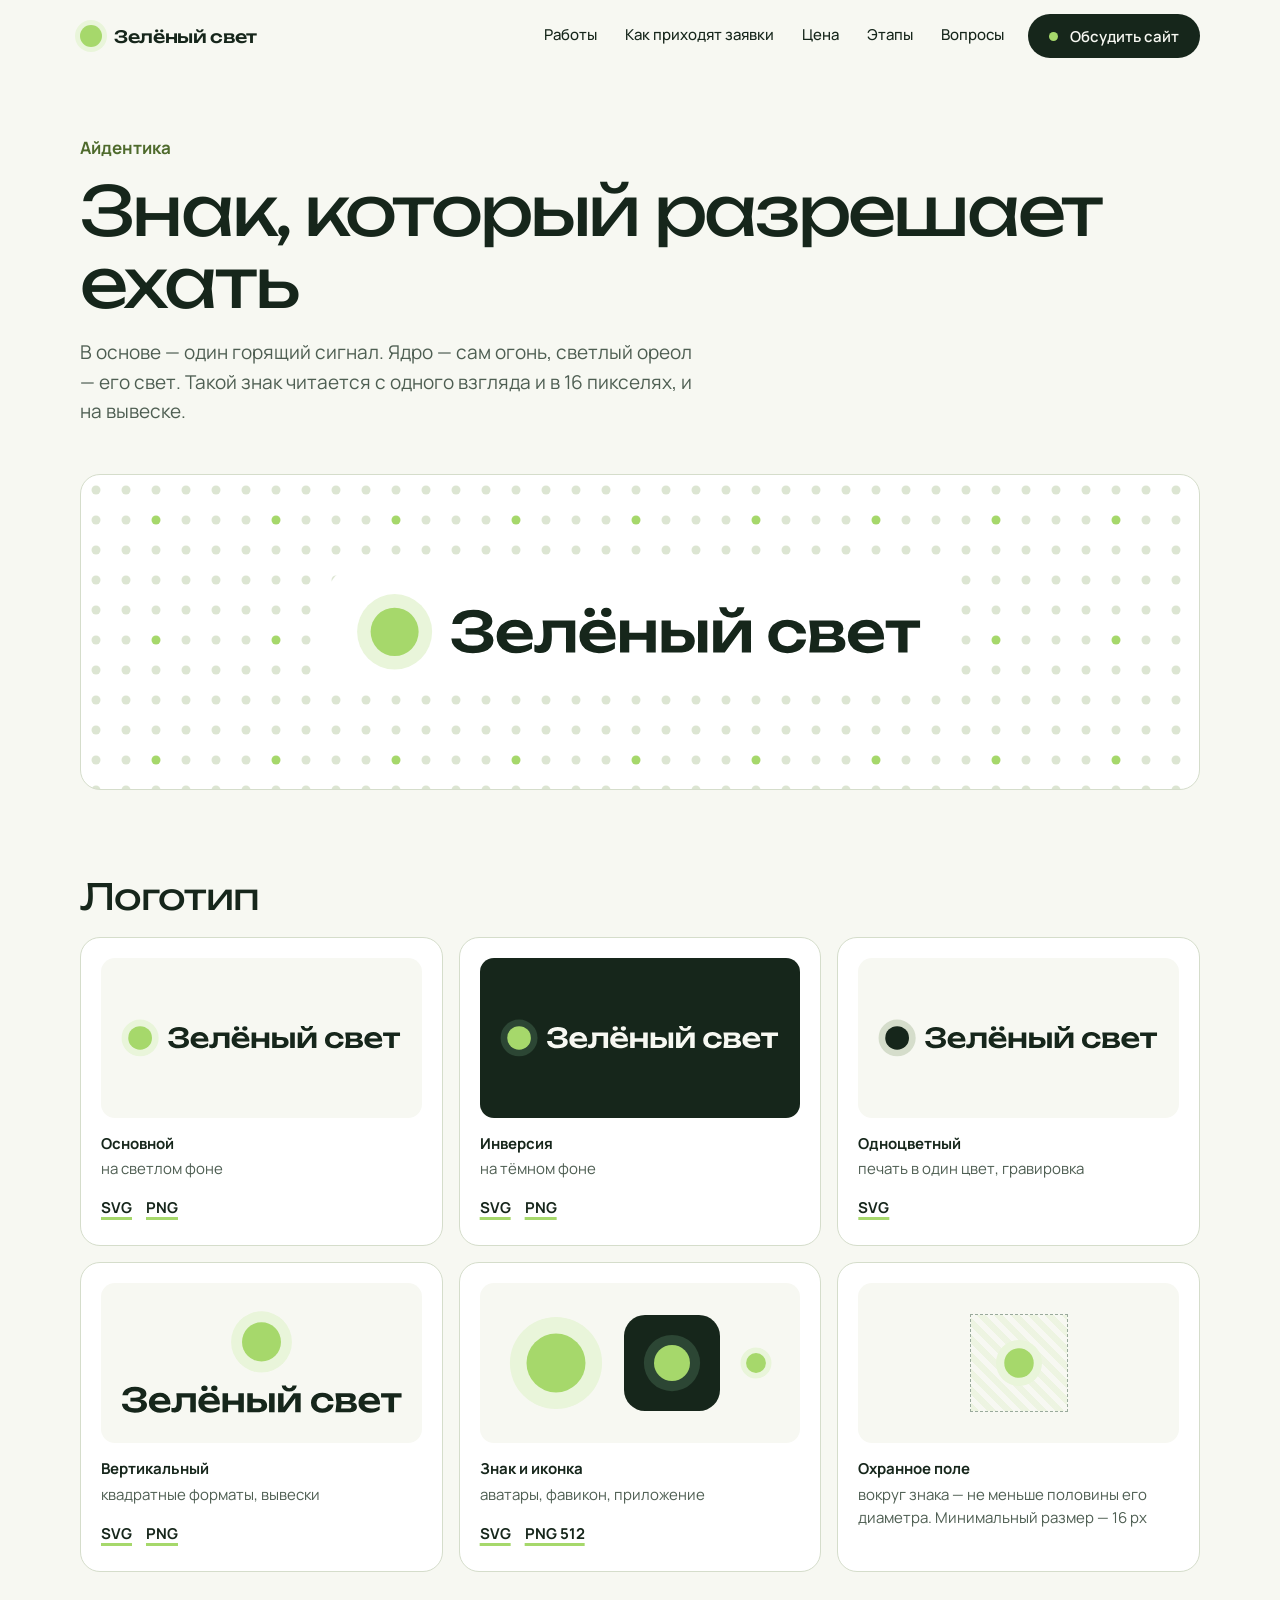
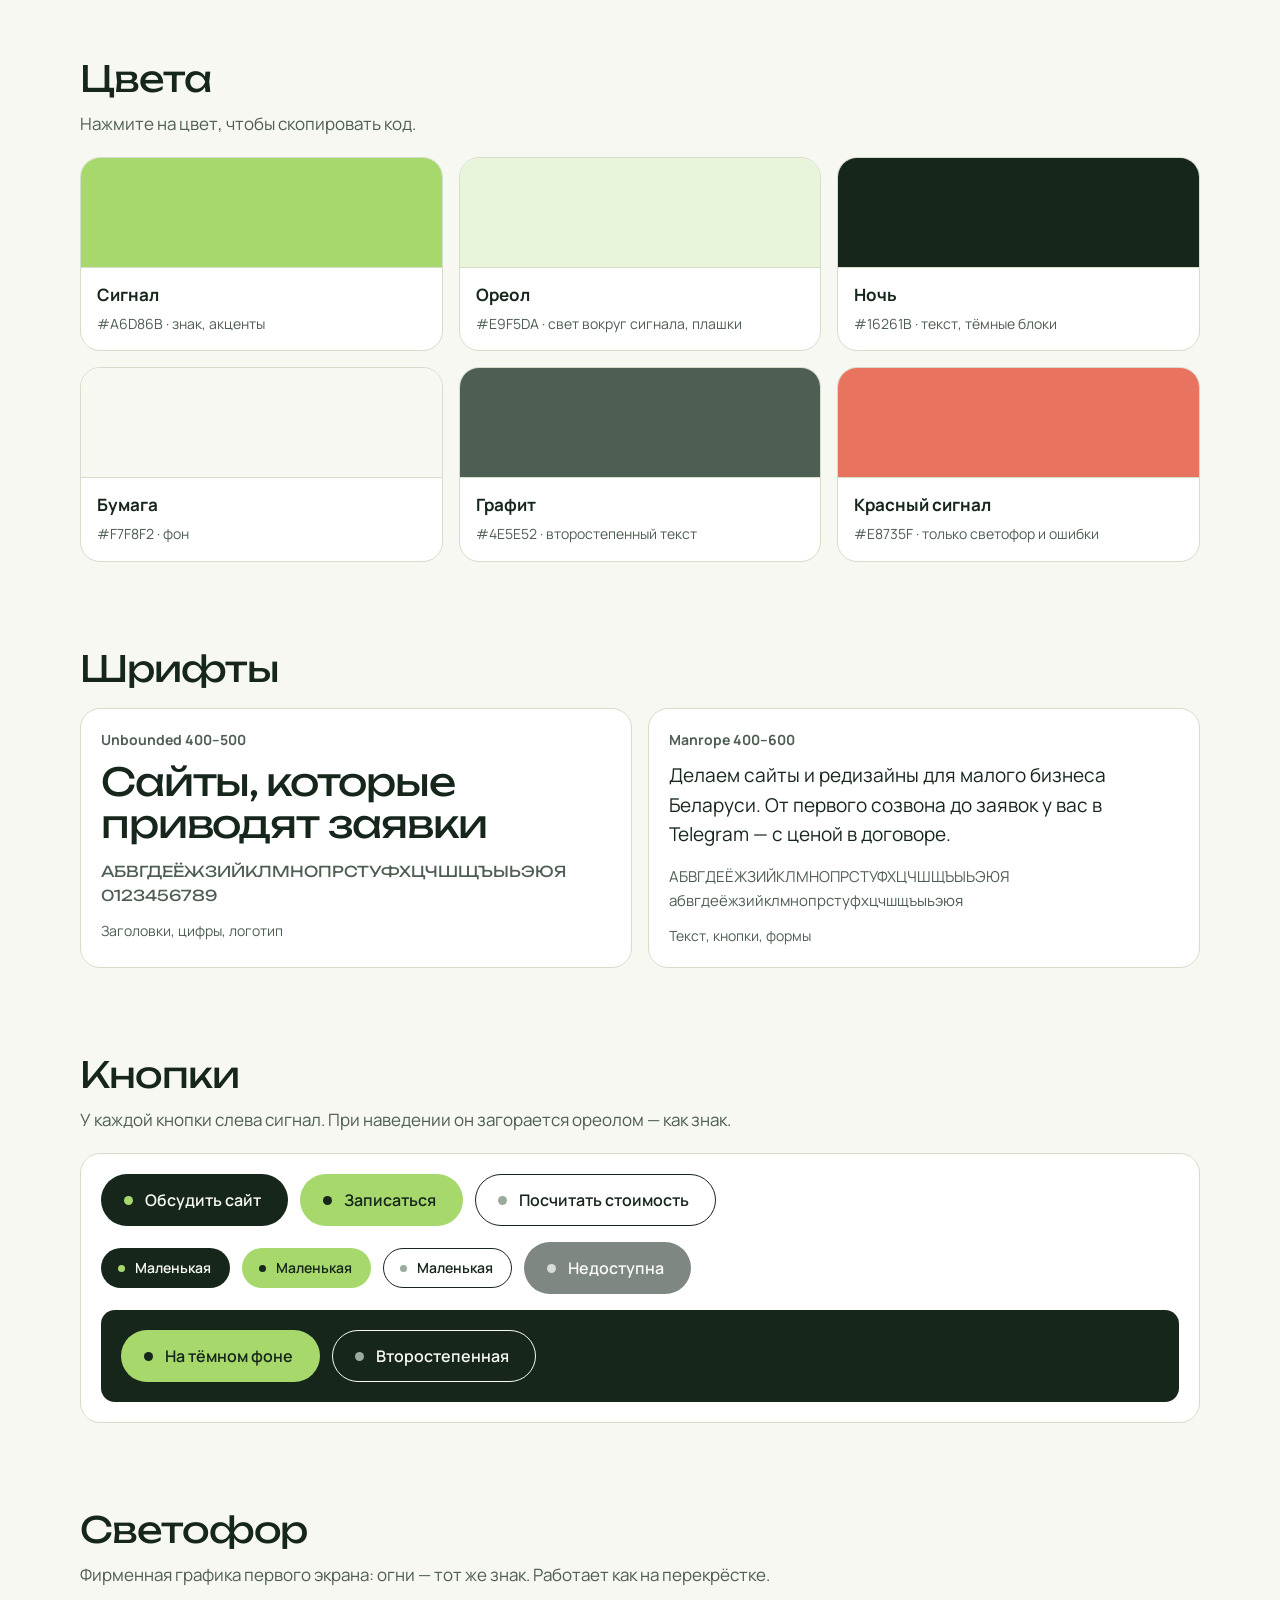
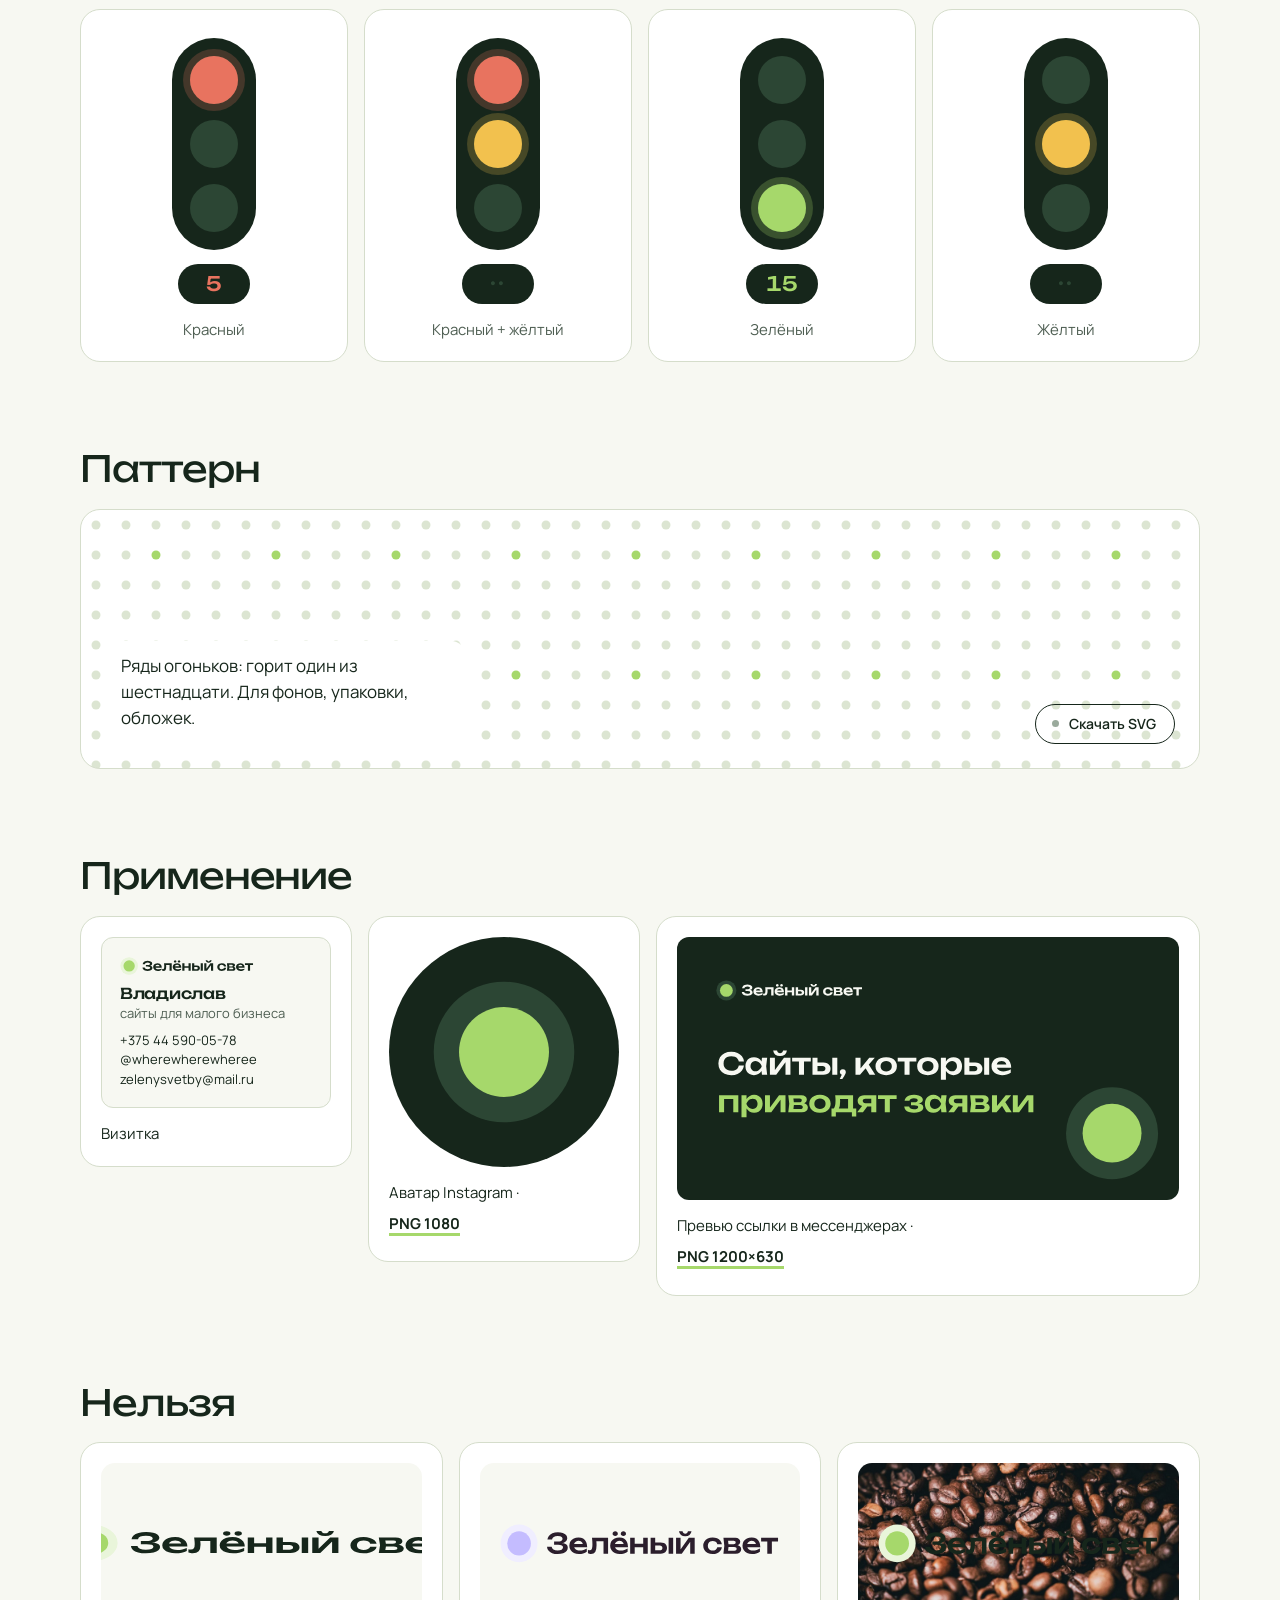
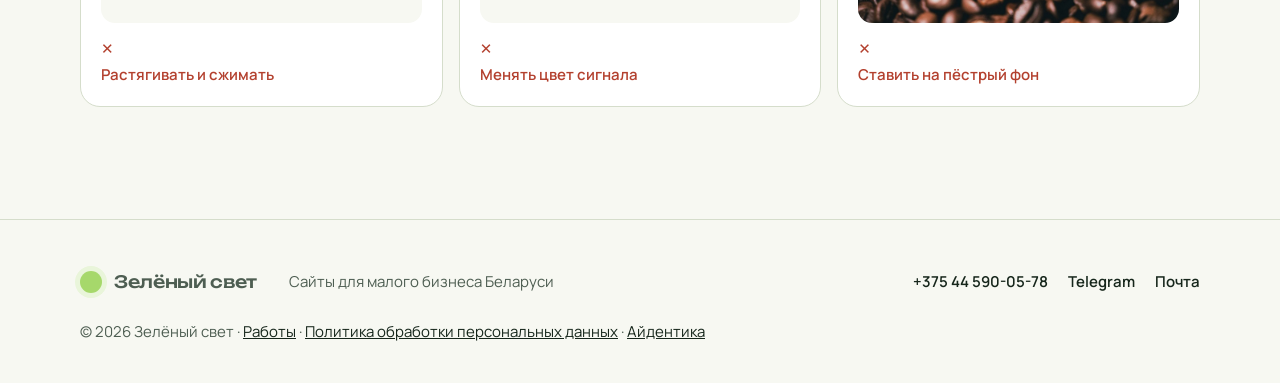
==== brand/index.html @ f0d907a1 "feat: айдентика (знак-сигнал, логотипы, страница бренда), фирменные кнопки, светофор в стиле логотип" ====
<!doctype html>
<html lang="ru">
<head>
<meta charset="utf-8">
<meta name="viewport" content="width=device-width, initial-scale=1">
<title>Айдентика — студия «Зелёный свет»</title>
<meta name="description" content="Логотип, цвета, шрифты, кнопки и фирменная графика студии «Зелёный свет».">
<meta name="theme-color" content="#F7F8F2">
<link rel="icon" href="../img/favicon.svg" type="image/svg+xml">
<link rel="stylesheet" href="../css/style.css?v=7">
<script>document.documentElement.classList.add('js')</script>
</head>
<body>
<a class="skip" href="#main">Перейти к содержимому</a>
<header class="header" id="header">
  <div class="wrap header__in">
    <a class="logo" href="../" aria-label="Зелёный свет — на главную"><i></i><b>Зелёный свет</b></a>
    <nav class="nav" aria-label="Разделы">
      <a href="../works/">Работы</a>
      <a href="../#demo">Как приходят заявки</a>
      <a href="../#price">Цена</a>
      <a href="../#steps">Этапы</a>
      <a href="../#faq">Вопросы</a>
    </nav>
    <a class="btn btn--dark header__cta" href="../#contact">Обсудить сайт</a>
    <button class="burger" type="button" aria-expanded="false" aria-controls="menu">Меню</button>
  </div>
</header>
<div class="menu" id="menu" hidden>
  <nav class="menu__nav" aria-label="Меню">
    <a href="../works/">Работы</a>
    <a href="../#demo">Как приходят заявки</a>
    <a href="../#price">Цена</a>
    <a href="../#steps">Этапы</a>
    <a href="../#faq">Вопросы</a>
  </nav>
  <a class="btn btn--lime btn--wide" href="../#contact">Обсудить сайт</a>
  <p class="menu__contacts"><a href="tel:+375445900578">+375 44 590-05-78</a><a href="https://t.me/wherewherewheree">Telegram</a></p>
</div>
<main id="main">
<section class="page brand">
  <div class="wrap">
    <p class="brand__kicker">Айдентика</p>
    <h1>Знак, который разрешает ехать</h1>
    <p class="page__lead">В основе — один горящий сигнал. Ядро — сам огонь, светлый ореол — его свет. Такой знак читается с одного взгляда и в 16 пикселях, и на вывеске.</p>

    <div class="b-hero"><img src="../img/brand/logo.svg" alt="Логотип «Зелёный свет»" width="820" height="155"></div>

    <h2 class="b-h">Логотип</h2>
    <div class="b-grid b-grid--logos">
      <figure class="b-card"><div class="b-stage"><img src="../img/brand/logo.svg" alt="Основной логотип"></div><figcaption><b>Основной</b><span>на светлом фоне</span><span class="b-dl"><a href="../img/brand/logo.svg" download>SVG</a><a href="../img/brand/logo.png" download>PNG</a></span></figcaption></figure>
      <figure class="b-card"><div class="b-stage b-stage--ink"><img src="../img/brand/logo-white.svg" alt="Логотип на тёмном фоне"></div><figcaption><b>Инверсия</b><span>на тёмном фоне</span><span class="b-dl"><a href="../img/brand/logo-white.svg" download>SVG</a><a href="../img/brand/logo-white.png" download>PNG</a></span></figcaption></figure>
      <figure class="b-card"><div class="b-stage"><img src="../img/brand/logo-mono.svg" alt="Одноцветный логотип"></div><figcaption><b>Одноцветный</b><span>печать в один цвет, гравировка</span><span class="b-dl"><a href="../img/brand/logo-mono.svg" download>SVG</a></span></figcaption></figure>
      <figure class="b-card"><div class="b-stage"><img src="../img/brand/logo-stacked.svg" alt="Вертикальный логотип" style="max-height:150px"></div><figcaption><b>Вертикальный</b><span>квадратные форматы, вывески</span><span class="b-dl"><a href="../img/brand/logo-stacked.svg" download>SVG</a><a href="../img/brand/logo-stacked.png" download>PNG</a></span></figcaption></figure>
      <figure class="b-card"><div class="b-stage b-stage--row"><img src="../img/brand/mark.svg" alt="Знак" style="height:96px"><img src="../img/brand/app-icon.svg" alt="Иконка" style="height:96px"><img src="../img/brand/favicon.svg" alt="Фавикон" style="height:32px"></div><figcaption><b>Знак и иконка</b><span>аватары, фавикон, приложение</span><span class="b-dl"><a href="../img/brand/mark.svg" download>SVG</a><a href="../img/brand/app-icon.png" download>PNG 512</a></span></figcaption></figure>
      <figure class="b-card"><div class="b-stage b-stage--space"><span class="b-space"><img src="../img/brand/mark.svg" alt=""></span></div><figcaption><b>Охранное поле</b><span>вокруг знака — не меньше половины его диаметра. Минимальный размер — 16 px</span></figcaption></figure>
    </div>

    <h2 class="b-h">Цвета</h2>
    <p class="b-note">Нажмите на цвет, чтобы скопировать код.</p>
    <div class="b-grid b-grid--colors">
      <button class="b-swatch" style="--c:#A6D86B" data-hex="#A6D86B"><i></i><b>Сигнал</b><span>#A6D86B · знак, акценты</span></button>
      <button class="b-swatch" style="--c:#E9F5DA" data-hex="#E9F5DA"><i></i><b>Ореол</b><span>#E9F5DA · свет вокруг сигнала, плашки</span></button>
      <button class="b-swatch" style="--c:#16261B" data-hex="#16261B"><i></i><b>Ночь</b><span>#16261B · текст, тёмные блоки</span></button>
      <button class="b-swatch" style="--c:#F7F8F2" data-hex="#F7F8F2"><i></i><b>Бумага</b><span>#F7F8F2 · фон</span></button>
      <button class="b-swatch" style="--c:#4E5E52" data-hex="#4E5E52"><i></i><b>Графит</b><span>#4E5E52 · второстепенный текст</span></button>
      <button class="b-swatch" style="--c:#E8735F" data-hex="#E8735F"><i></i><b>Красный сигнал</b><span>#E8735F · только светофор и ошибки</span></button>
    </div>

    <h2 class="b-h">Шрифты</h2>
    <div class="b-grid b-grid--type">
      <div class="b-card b-type"><p class="b-type__name">Unbounded 400–500</p><p class="b-type__big">Сайты, которые приводят заявки</p><p class="b-type__set">АБВГДЕЁЖЗИЙКЛМНОПРСТУФХЦЧШЩЪЫЬЭЮЯ<br>0123456789</p><span>Заголовки, цифры, логотип</span></div>
      <div class="b-card b-type"><p class="b-type__name">Manrope 400–600</p><p class="b-type__body">Делаем сайты и редизайны для малого бизнеса Беларуси. От первого созвона до заявок у вас в Telegram — с ценой в договоре.</p><p class="b-type__set" style="font-family:var(--body)">АБВГДЕЁЖЗИЙКЛМНОПРСТУФХЦЧШЩЪЫЬЭЮЯ<br>абвгдеёжзийклмнопрстуфхцчшщъыьэюя</p><span>Текст, кнопки, формы</span></div>
    </div>

    <h2 class="b-h">Кнопки</h2>
    <p class="b-note">У каждой кнопки слева сигнал. При наведении он загорается ореолом — как знак.</p>
    <div class="b-card b-buttons">
      <div class="b-row"><a class="btn btn--dark" href="#">Обсудить сайт</a><a class="btn btn--lime" href="#">Записаться</a><a class="btn btn--ghost" href="#">Посчитать стоимость</a></div>
      <div class="b-row"><a class="btn btn--dark btn--sm" href="#">Маленькая</a><a class="btn btn--lime btn--sm" href="#">Маленькая</a><a class="btn btn--ghost btn--sm" href="#">Маленькая</a><button class="btn btn--dark" disabled>Недоступна</button></div>
      <div class="b-row b-row--ink"><a class="btn btn--lime" href="#">На тёмном фоне</a><a class="btn btn--ghost b-ghost-inv" href="#">Второстепенная</a></div>
    </div>

    <h2 class="b-h">Светофор</h2>
    <p class="b-note">Фирменная графика первого экрана: огни — тот же знак. Работает как на перекрёстке.</p>
    <div class="b-grid b-grid--signals">
      <div class="b-card b-sig"><div class="signal" data-state="red" aria-hidden="true"><span class="signal__box"><i class="lamp lamp--r"><b></b></i><i class="lamp lamp--y"><b></b></i><i class="lamp lamp--g"><b></b></i></span><span class="signal__timer">5</span></div><span>Красный</span></div>
      <div class="b-card b-sig"><div class="signal" data-state="ry" aria-hidden="true"><span class="signal__box"><i class="lamp lamp--r"><b></b></i><i class="lamp lamp--y"><b></b></i><i class="lamp lamp--g"><b></b></i></span><span class="signal__timer"></span></div><span>Красный + жёлтый</span></div>
      <div class="b-card b-sig"><div class="signal" data-state="green" aria-hidden="true"><span class="signal__box"><i class="lamp lamp--r"><b></b></i><i class="lamp lamp--y"><b></b></i><i class="lamp lamp--g"><b></b></i></span><span class="signal__timer">15</span></div><span>Зелёный</span></div>
      <div class="b-card b-sig"><div class="signal" data-state="yellow" aria-hidden="true"><span class="signal__box"><i class="lamp lamp--r"><b></b></i><i class="lamp lamp--y"><b></b></i><i class="lamp lamp--g"><b></b></i></span><span class="signal__timer"></span></div><span>Жёлтый</span></div>
    </div>

    <h2 class="b-h">Паттерн</h2>
    <div class="b-pattern"><p>Ряды огоньков: горит один из шестнадцати. Для фонов, упаковки, обложек.</p><a class="btn btn--ghost btn--sm" href="../img/brand/pattern.svg" download>Скачать SVG</a></div>

    <h2 class="b-h">Применение</h2>
    <div class="b-grid b-grid--apps">
      <figure class="b-card b-app"><div class="b-bizcard"><img src="../img/brand/logo.svg" alt=""><div><b>Владислав</b><span>сайты для малого бизнеса</span></div><p>+375 44 590-05-78<br>@wherewherewheree<br>zelenysvetby@mail.ru</p></div><figcaption>Визитка</figcaption></figure>
      <figure class="b-card b-app"><img class="b-avatar" src="../img/brand/avatar.svg" alt="Аватар Instagram"><figcaption>Аватар Instagram · <a href="../img/brand/avatar.png" download>PNG 1080</a></figcaption></figure>
      <figure class="b-card b-app b-app--wide"><img src="../img/brand/og.svg" alt="Превью ссылки"><figcaption>Превью ссылки в мессенджерах · <a href="../img/brand/og.png" download>PNG 1200×630</a></figcaption></figure>
    </div>

    <h2 class="b-h">Нельзя</h2>
    <div class="b-grid b-grid--dont">
      <figure class="b-card b-dont"><div class="b-stage"><img src="../img/brand/logo.svg" alt="" style="transform:scaleX(1.4)"></div><figcaption>Растягивать и сжимать</figcaption></figure>
      <figure class="b-card b-dont"><div class="b-stage"><img src="../img/brand/logo.svg" alt="" style="filter:hue-rotate(160deg)"></div><figcaption>Менять цвет сигнала</figcaption></figure>
      <figure class="b-card b-dont"><div class="b-stage b-stage--busy"><img src="../img/brand/logo.svg" alt=""></div><figcaption>Ставить на пёстрый фон</figcaption></figure>
    </div>
  </div>
</section>
</main>
<footer class="footer">
  <div class="wrap footer__in">
    <a class="logo" href="../"><i></i><b>Зелёный свет</b></a>
    <p>Сайты для малого бизнеса Беларуси</p>
    <p class="footer__links"><a href="tel:+375445900578">+375 44 590-05-78</a><a href="https://t.me/wherewherewheree">Telegram</a><a href="mailto:zelenysvetby@mail.ru">Почта</a></p>
    <p class="footer__copy">© 2026 Зелёный свет · <a href="../works/">Работы</a> · <a href="../privacy.html">Политика обработки персональных данных</a> · <a href="../brand/">Айдентика</a></p>
  </div>
</footer>

<script src="../js/main.js?v=5" defer></script>
<script>
document.querySelectorAll('.b-swatch').forEach(b => b.addEventListener('click', async () => {
  try { await navigator.clipboard.writeText(b.dataset.hex); } catch {}
  const s = b.querySelector('span'), t = s.textContent; s.textContent = 'Скопировано: ' + b.dataset.hex;
  setTimeout(() => { s.textContent = t; }, 1400);
}));
document.querySelectorAll('.b-buttons a').forEach(a => a.addEventListener('click', e => e.preventDefault()));
</script>
</body>
</html>
---- css/style.css ----
@font-face { font-family: Unbounded; src: url(../fonts/unbounded-cyrillic.woff2) format("woff2"); font-weight: 200 900; font-display: swap; unicode-range: U+0301, U+0400-045F, U+0490-0491, U+04B0-04B1, U+2116; }
@font-face { font-family: Unbounded; src: url(../fonts/unbounded-latin.woff2) format("woff2"); font-weight: 200 900; font-display: swap; unicode-range: U+0000-00FF, U+0131, U+0152-0153, U+02BB-02BC, U+02C6, U+02DA, U+02DC, U+2000-206F, U+20AC, U+2122, U+2191, U+2193, U+2212, U+2215, U+FEFF, U+FFFD; }
@font-face { font-family: Manrope; src: url(../fonts/manrope-cyrillic.woff2) format("woff2"); font-weight: 200 800; font-display: swap; unicode-range: U+0301, U+0400-045F, U+0490-0491, U+04B0-04B1, U+2116; }
@font-face { font-family: Manrope; src: url(../fonts/manrope-latin.woff2) format("woff2"); font-weight: 200 800; font-display: swap; unicode-range: U+0000-00FF, U+0131, U+0152-0153, U+02BB-02BC, U+02C6, U+02DA, U+02DC, U+2000-206F, U+20AC, U+2122, U+2191, U+2193, U+2212, U+2215, U+FEFF, U+FFFD; }

:root {
  --paper: #F7F8F2;
  --ink: #16261B;
  --ink-2: #23382A;
  --lime: #A6D86B;
  --pale: #E9F5DA;
  --muted: #4E5E52;
  --line: #D5DDCB;
  --white: #FFFFFF;
  --err: #B3402E;
  --r: 20px;
  --gut: clamp(20px, 4vw, 40px);
  --display: Unbounded, "Arial Black", sans-serif;
  --body: Manrope, system-ui, sans-serif;
}

* { box-sizing: border-box; }
html { scroll-behavior: smooth; scroll-padding-top: 84px; -webkit-text-size-adjust: 100%; }
body { margin: 0; background: var(--paper); color: var(--ink); font: 400 17px/1.55 var(--body); -webkit-font-smoothing: antialiased; }
img { display: block; max-width: 100%; height: auto; }
a { color: inherit; }
h1, h2, h3 { font-family: var(--display); font-weight: 400; margin: 0; letter-spacing: -0.03em; }
h2 { font-size: clamp(30px, 4.4vw, 52px); line-height: 1.08; }
h3 { font-size: 19px; line-height: 1.25; letter-spacing: -0.02em; }
p { margin: 0; }
:focus-visible { outline: 3px solid var(--lime); outline-offset: 3px; border-radius: 6px; }

.wrap { width: 100%; max-width: 1200px; margin: 0 auto; padding: 0 var(--gut); }
.skip { position: absolute; left: -999px; top: 8px; z-index: 100; background: var(--ink); color: var(--paper); padding: 10px 16px; border-radius: 10px; }
.skip:focus { left: 8px; }

/* ---------- buttons: пилюля с точкой-сигналом слева. При наведении сигнал «загорается» ореолом, как знак ---------- */
.btn { --dot: var(--lime); --halo: rgba(166, 216, 107, .35); display: inline-flex; align-items: center; justify-content: center; gap: 12px; min-height: 52px; padding: 0 26px 0 22px; border-radius: 999px; border: 1px solid transparent;
       font: 600 16px/1 var(--body); text-decoration: none; cursor: pointer; transition: background .2s, color .2s, border-color .2s, transform .15s; }
.btn::before { content: ""; flex: none; width: 9px; height: 9px; border-radius: 50%; background: var(--dot); box-shadow: 0 0 0 0 var(--halo); transition: box-shadow .25s, background .25s; }
.btn:hover::before, .btn:focus-visible::before { box-shadow: 0 0 0 5px var(--halo); }
.btn:active { transform: scale(.98); }
.btn--dark { background: var(--ink); color: var(--paper); }
.btn--dark:hover { background: var(--ink-2); }
.btn--lime { --dot: var(--ink); --halo: rgba(22, 38, 27, .18); background: var(--lime); color: var(--ink); }
.btn--lime:hover { background: #B7E283; }
.btn--ghost { --dot: #9AAA9C; border-color: var(--ink); color: var(--ink); background: transparent; }
.btn--ghost:hover { --dot: var(--lime); background: var(--ink); color: var(--paper); }
.btn--wide { width: 100%; }
.btn:disabled, .btn[aria-disabled="true"] { --dot: #B8C2B9; --halo: transparent; opacity: .55; cursor: not-allowed; transform: none; }
.btn--sm { min-height: 40px; padding: 0 18px 0 16px; font-size: 14px; gap: 10px; }
.btn--sm::before { width: 7px; height: 7px; }
.link { display: inline-block; padding: 9px 0; font-weight: 600; text-decoration: underline; text-decoration-color: var(--lime); text-decoration-thickness: 3px; text-underline-offset: 5px; }
.link:hover { text-decoration-color: var(--ink); }

/* ---------- logo ---------- */
.logo { display: inline-flex; align-items: center; gap: 12px; min-height: 44px; text-decoration: none; }
.logo i { width: 22px; height: 22px; border-radius: 50%; background: var(--lime); box-shadow: 0 0 0 5px var(--pale); }
.logo b { font: 500 17px/1 var(--display); letter-spacing: -0.02em; }

/* ---------- header: фон появляется при скролле, чтобы текст не налезал на кнопки ---------- */
.header { position: fixed; inset: 0 0 auto; z-index: 50; transition: background .25s, box-shadow .25s; }
.header.is-solid { background: rgba(247, 248, 242, .92); -webkit-backdrop-filter: blur(12px); backdrop-filter: blur(12px); box-shadow: 0 1px 0 var(--line); }
.header__in { display: flex; align-items: center; gap: 24px; min-height: 72px; }
.nav { display: flex; gap: 28px; margin-left: auto; }
.nav a { font-weight: 500; font-size: 15px; text-decoration: none; padding: 8px 0; border-bottom: 2px solid transparent; }
.nav a:hover { border-color: var(--lime); }
.header__cta { min-height: 44px; padding: 0 20px; font-size: 15px; }
.burger { display: none; margin-left: auto; min-height: 44px; padding: 0 18px; border-radius: 999px; border: 1px solid var(--ink); background: transparent; font: 600 15px var(--body); color: var(--ink); cursor: pointer; }

.menu { position: fixed; inset: 72px 0 0; z-index: 49; background: var(--paper); padding: 16px var(--gut) 32px; display: flex; flex-direction: column; gap: 24px; overflow-y: auto; }
.menu[hidden] { display: none; }
.menu__nav { display: flex; flex-direction: column; }
.menu__nav a { font: 500 28px/1.2 var(--display); letter-spacing: -0.03em; text-decoration: none; padding: 14px 0; border-bottom: 1px solid var(--line); }
.menu__contacts { display: flex; flex-wrap: wrap; gap: 4px 24px; font-weight: 600; }
.menu__contacts a { display: inline-block; padding: 10px 0; white-space: nowrap; }

/* ---------- hero ---------- */
.hero { position: relative; overflow: hidden; padding: clamp(120px, 16vh, 170px) 0 0; }
.hero__in { position: relative; display: grid; grid-template-columns: 1fr auto; align-items: center; gap: 48px; }
.hero__title { font-size: clamp(40px, 6.6vw, 88px); line-height: 1.02; letter-spacing: -0.045em; }
.hero__title .line { display: block; overflow: hidden; padding-bottom: .06em; }
.hero__title .line > span { display: block; }
.hero__lead { margin-top: 28px; max-width: 34ch; font-size: clamp(18px, 1.6vw, 21px); color: var(--muted); }
.hero__cta { display: flex; flex-wrap: wrap; gap: 12px; margin-top: 36px; }

/* светофор в стиле логотипа: плоская капсула, огни как знак — ядро и ореол. Цикл как на улице:
   красный → красный+жёлтый → зелёный (последние 3 с мигает) → жёлтый. Под капсулой — табло секунд. */
.signal { --r: #E8735F; --y: #F2C14E; --g: var(--lime); --off: #2C4634; position: relative; display: flex; flex-direction: column; align-items: center; gap: 14px; padding: 0; background: none; border: 0; cursor: pointer; -webkit-tap-highlight-color: transparent; transform: perspective(800px) rotateY(var(--ry, 0deg)) rotateX(var(--rx, 0deg)); transition: transform .6s cubic-bezier(.2, .8, .2, 1); }
.signal__box { display: flex; flex-direction: column; gap: 16px; padding: 18px; border-radius: 999px; background: var(--ink); }
.lamp { position: relative; display: block; width: clamp(58px, 6vw, 80px); aspect-ratio: 1; border-radius: 50%; background: var(--off); }
.lamp > b { position: absolute; inset: 0; border-radius: 50%; opacity: 0; transition: opacity .15s linear, box-shadow .3s; }
.lamp--r > b { background: var(--r); box-shadow: 0 0 0 7px rgba(232, 115, 95, .22); }
.lamp--y > b { background: var(--y); box-shadow: 0 0 0 7px rgba(242, 193, 78, .22); }
.lamp--g > b { background: var(--g); box-shadow: 0 0 0 7px rgba(166, 216, 107, .24); }
.signal[data-state="red"] .lamp--r > b, .signal[data-state="ry"] .lamp--r > b, .signal[data-state="ry"] .lamp--y > b,
.signal[data-state="yellow"] .lamp--y > b, .signal[data-state="green"] .lamp--g > b, .signal:not([data-state]) .lamp--g > b { opacity: 1; }
.js .signal:not([data-state]) .lamp--g > b { opacity: 0; }
.signal.is-blink .lamp--g > b { animation: blink 1s steps(1) infinite; }
.signal.is-boost .lamp--g > b { box-shadow: 0 0 0 12px rgba(166, 216, 107, .3); }
@keyframes blink { 50% { opacity: 0; } }
.signal__timer { display: grid; place-items: center; min-width: 72px; height: 40px; padding: 0 14px; border-radius: 999px; background: var(--ink); color: var(--off); font: 500 20px/1 var(--display); letter-spacing: 0; font-variant-numeric: tabular-nums; transition: color .2s; }
.signal[data-state="red"] .signal__timer { color: var(--r); }
.signal[data-state="green"] .signal__timer { color: var(--g); }
.signal__timer:empty::before { content: "··"; letter-spacing: .1em; }
.signal:active .signal__box { transform: scale(.985); }
.signal__hint { position: absolute; bottom: calc(100% + 16px); left: 50%; transform: translateX(-50%); white-space: nowrap; font-size: 13px; color: var(--muted); opacity: 0; transition: opacity .3s; }
.signal:hover .signal__hint, .signal:focus-visible .signal__hint { opacity: 1; }

.floaters span { position: absolute; border-radius: 50%; background: var(--lime); opacity: .55; will-change: transform; }
.floaters span:nth-child(1) { width: 14px; height: 14px; left: 6%;  top: 22%; }
.floaters span:nth-child(2) { width: 26px; height: 26px; left: 47%; top: 14%; background: var(--pale); opacity: 1; }
.floaters span:nth-child(3) { width: 10px; height: 10px; left: 58%; top: 70%; }
.floaters span:nth-child(4) { width: 40px; height: 40px; left: 88%; top: 82%; background: var(--pale); opacity: 1; }
.floaters span:nth-child(5) { width: 18px; height: 18px; left: 30%; top: 88%; opacity: .35; }

.facts { list-style: none; display: grid; grid-template-columns: repeat(4, 1fr); gap: 24px; margin: clamp(64px, 9vh, 104px) auto 0; padding-top: 28px; padding-bottom: 28px; border-top: 1px solid var(--line); }
.facts li { font-size: 15px; color: var(--muted); line-height: 1.4; }
.facts b { display: block; font: 500 20px/1.2 var(--display); letter-spacing: -0.03em; color: var(--ink); margin-bottom: 4px; }

/* загрузка: светофор переключается красный → жёлтый → зелёный, потом выезжает заголовок */
@media (prefers-reduced-motion: no-preference) {
  .js .hero__title .line > span { animation: rise .9s cubic-bezier(.2, .8, .2, 1) both; animation-delay: .25s; }
  .js .hero__title .line:nth-child(2) > span { animation-delay: .37s; }
  .js .hero__lead, .js .hero__cta { animation: fade .8s ease both .6s; }
}
@keyframes rise { from { transform: translateY(105%); } to { transform: none; } }
@keyframes fade { from { opacity: 0; transform: translateY(12px); } to { opacity: 1; transform: none; } }

/* ---------- sections ---------- */
.section { padding: clamp(80px, 11vw, 136px) 0; }
.section--ink { background: var(--ink); color: var(--paper); }
.section--pale { background: var(--pale); }
.head { display: grid; grid-template-columns: 1fr 1fr; gap: 24px 48px; align-items: end; margin-bottom: clamp(36px, 5vw, 60px); }
.head p { color: var(--muted); max-width: 46ch; justify-self: end; }

/* ---------- works ---------- */
.case__media, .compare { display: block; border-radius: var(--r); overflow: hidden; border: 1px solid var(--line); background: var(--white); }
.case__media img { width: 100%; aspect-ratio: 16 / 10; object-fit: cover; object-position: top; transition: transform .6s ease; }
.case__media:hover img { transform: scale(1.025); }
.case__body { padding-top: 22px; }
.case__body h3 { font-size: 24px; }
.case__what { margin-top: 10px; max-width: 54ch; }
.case__note { margin-top: 8px; color: var(--muted); font-size: 15px; }
.case__body .link { margin-top: 8px; }
.case--wide { display: grid; grid-template-columns: 1.6fr 1fr; gap: 40px; align-items: end; margin-bottom: 56px; }
.case--wide .case__body { padding: 0 0 8px; }
.cases { display: grid; grid-template-columns: 1fr 1fr; gap: 40px; }

.compare { position: relative; aspect-ratio: 16 / 10; }
.compare img { position: absolute; inset: 0; width: 100%; height: 100%; object-fit: cover; object-position: top; }
.compare__before { position: absolute; inset: 0; clip-path: inset(0 calc(100% - var(--pos)) 0 0); }
.compare::after { content: ""; position: absolute; top: 0; bottom: 0; left: var(--pos); width: 3px; margin-left: -1.5px; background: var(--lime); pointer-events: none; }
.compare__tag { position: absolute; top: 12px; padding: 7px 14px; border-radius: 999px; background: var(--ink); color: var(--paper); font-size: 13px; font-weight: 600; pointer-events: none; }
.compare__tag--l { left: 12px; } .compare__tag--r { right: 12px; background: var(--lime); color: var(--ink); }
.compare__range { position: absolute; inset: 0; width: 100%; height: 100%; margin: 0; opacity: 0; cursor: ew-resize; }
.compare:has(.compare__range:focus-visible) { outline: 3px solid var(--lime); outline-offset: 3px; }

.demos-head { display: grid; grid-template-columns: 1fr 1fr; gap: 16px 48px; align-items: end; margin: 88px 0 28px; }
.demos-head h3 { font-size: clamp(24px, 2.6vw, 32px); }
.demos-head p { color: var(--muted); max-width: 46ch; justify-self: end; }
.demos { display: grid; grid-template-columns: repeat(3, 1fr); gap: 24px; }
.demo-card { display: flex; flex-direction: column; gap: 6px; text-decoration: none; }
.demo-card img { width: 100%; aspect-ratio: 16 / 10; object-fit: cover; object-position: top; border-radius: var(--r); border: 1px solid var(--line); margin-bottom: 12px; transition: transform .4s ease; }
.demo-card:hover img { transform: translateY(-4px); }
.demo-card b { font: 400 20px/1.2 var(--display); letter-spacing: -0.02em; }
.demo-card span { color: var(--muted); font-size: 15px; }
.works-more { margin-top: 36px; }
.consent-note { margin-top: -10px; padding-left: 36px; font-size: 14px; color: var(--muted); }
.consent-note a, .footer__copy a { color: var(--ink); }

/* внутренние страницы */
.page { padding: clamp(120px, 15vh, 160px) 0 clamp(64px, 9vw, 112px); }
.page h1 { overflow-wrap: break-word; hyphens: auto; font-size: clamp(30px, 5.6vw, 68px); line-height: 1.05; letter-spacing: -0.04em; }
.page__lead { margin-top: 20px; max-width: 52ch; color: var(--muted); font-size: clamp(17px, 1.5vw, 19px); }
.legal { max-width: 72ch; margin-top: 48px; overflow-wrap: break-word; }
.legal h2 { font-size: clamp(22px, 2.4vw, 28px); margin: 40px 0 12px; }
.legal p, .legal li { color: #2E3D33; }
.legal p + p { margin-top: 10px; }
.legal ul { padding-left: 20px; margin: 10px 0; }
.legal li + li { margin-top: 6px; }
.legal .todo { padding: 12px 16px; border-radius: 12px; background: var(--pale); }
.nf { min-height: 100svh; display: grid; place-items: center; text-align: center; padding: 120px var(--gut) 64px; }
.nf .signal { margin: 0 auto 36px; cursor: default; }
.nf p { margin: 16px auto 28px; color: var(--muted); max-width: 40ch; }

/* ---------- demo ---------- */
.demo { display: grid; grid-template-columns: 1.1fr 1fr; gap: clamp(40px, 6vw, 96px); align-items: center; }
.demo__text > p { margin-top: 20px; color: #B9C6BC; max-width: 44ch; }
.demo__form { margin-top: 36px; display: grid; gap: 22px; max-width: 460px; }
.demo .field input { background: var(--ink-2); border-color: #3A5242; color: var(--paper); }
.demo .field input::placeholder { color: #A3B3A4; }
.demo .field span { color: #B9C6BC; }

.route { list-style: none; display: flex; gap: 10px; margin: 32px 0 0; padding: 0; flex-wrap: wrap; }
.route li { display: flex; align-items: center; gap: 10px; font-size: 15px; color: #7E907F; transition: color .3s; }
.route li::before { content: ""; width: 14px; height: 14px; border-radius: 50%; background: var(--ink-2); border: 1px solid #3A5242; transition: background .3s, box-shadow .3s; }
.route li + li::after { order: -1; content: ""; width: 28px; height: 1px; background: #3A5242; }
.route li.on { color: var(--paper); }
.route li.on::before { background: var(--lime); border-color: var(--lime); }

.phone { width: min(100%, 340px); justify-self: center; aspect-ratio: 9 / 17; border-radius: 44px; background: #E6ECE3; border: 10px solid #0E1912; display: flex; flex-direction: column; overflow: hidden; color: var(--ink); }
.phone__top { display: flex; align-items: center; gap: 12px; padding: 18px 18px 14px; background: var(--white); border-bottom: 1px solid var(--line); }
.phone__top i { width: 38px; height: 38px; border-radius: 50%; background: var(--lime); box-shadow: 0 0 0 4px var(--pale); }
.phone__top b { display: block; font-size: 15px; }
.phone__top small { color: var(--muted); font-size: 13px; }
.phone__chat { flex: 1; padding: 18px 14px; display: flex; flex-direction: column; justify-content: flex-end; gap: 10px; }
.phone__empty { align-self: center; margin: auto 0; font-size: 14px; color: var(--muted); }
.msg { align-self: flex-start; max-width: 88%; background: var(--white); border-radius: 18px 18px 18px 6px; padding: 12px 14px 8px; font-size: 14px; line-height: 1.45; box-shadow: 0 1px 0 rgba(22, 38, 27, .08); }
.msg b { display: block; margin-bottom: 4px; }
.msg time { display: block; text-align: right; font-size: 12px; color: var(--muted); margin-top: 4px; }
@media (prefers-reduced-motion: no-preference) { .msg { animation: pop .45s cubic-bezier(.2, .9, .3, 1.2) both; } }
@keyframes pop { from { opacity: 0; transform: translateY(16px) scale(.96); } to { opacity: 1; transform: none; } }

/* ---------- fields & chips ---------- */
.field { display: grid; gap: 8px; }
.field span { font-size: 15px; font-weight: 600; }
.field small { font-weight: 400; font-size: 14px; color: var(--muted); }
.field input { width: 100%; min-height: 52px; padding: 0 16px; border: 1px solid var(--line); border-radius: 14px; background: var(--white); font: 400 17px var(--body); color: var(--ink); }
.field input:focus { outline: none; border-color: var(--ink); box-shadow: 0 0 0 3px var(--lime); }
.field input[aria-invalid="true"] { border-color: var(--err); }
.field__err { font-style: normal; font-size: 14px; color: var(--err); min-height: 0; }
.field__err:empty { display: none; }

.chips { border: 0; margin: 0; padding: 0; display: flex; flex-wrap: wrap; gap: 8px; }
.chips legend { width: 100%; padding: 0; margin-bottom: 10px; font-size: 15px; font-weight: 600; }
.chips label { position: relative; }
.chips input { position: absolute; opacity: 0; inset: 0; margin: 0; cursor: pointer; }
.chips span { display: inline-flex; align-items: center; min-height: 44px; padding: 0 18px; border-radius: 999px; border: 1px solid var(--line); background: var(--white); font-size: 15px; transition: background .2s, border-color .2s, color .2s; }
.chips input:checked + span { background: var(--ink); border-color: var(--ink); color: var(--paper); }
.chips input:focus-visible + span { outline: 3px solid var(--lime); outline-offset: 2px; }
.chips--dark legend { color: #B9C6BC; }
.chips--dark span { background: transparent; border-color: #3A5242; color: var(--paper); }
.chips--dark input:checked + span { background: var(--lime); border-color: var(--lime); color: var(--ink); }

/* ---------- calculator ---------- */
.calc { display: grid; grid-template-columns: 1.15fr 1fr 0.95fr; gap: 28px; align-items: start; }
.calc fieldset { border: 0; margin: 0; padding: 0; display: grid; gap: 12px; }
.calc legend { padding: 0; margin-bottom: 14px; font: 500 19px var(--display); letter-spacing: -0.02em; }
.pkg { position: relative; display: block; cursor: pointer; }
.pkg input { position: absolute; opacity: 0; }
.pkg > span { display: grid; grid-template-columns: 1fr auto; gap: 4px 16px; padding: 18px 20px; border: 1px solid var(--line); border-radius: var(--r); background: var(--white); transition: border-color .2s, box-shadow .2s; }
.pkg b { font-weight: 700; }
.pkg em { grid-column: 1; font-style: normal; font-size: 15px; color: var(--muted); }
.pkg strong { grid-row: 1 / span 2; grid-column: 2; align-self: center; font: 500 18px var(--display); letter-spacing: -0.02em; white-space: nowrap; }
.pkg input:checked + span { border-color: var(--ink); box-shadow: inset 0 0 0 1px var(--ink), 0 0 0 4px var(--pale); }
.pkg input:focus-visible + span { outline: 3px solid var(--lime); outline-offset: 2px; }

.tick { display: flex; align-items: flex-start; gap: 12px; padding: 10px 0; cursor: pointer; border-bottom: 1px solid var(--line); }
.tick input, .consent input { appearance: none; flex: none; width: 24px; height: 24px; margin: 0; border: 1.5px solid var(--ink); border-radius: 7px; background: var(--white); cursor: pointer; display: grid; place-items: center; }
.tick input:checked, .consent input:checked { background: var(--lime); border-color: var(--ink); }
.tick input:checked::after, .consent input:checked::after { content: ""; width: 10px; height: 6px; border: solid var(--ink); border-width: 0 0 2px 2px; transform: translateY(-1px) rotate(-45deg); }
.tick span { font-size: 16px; }
.tick small { display: block; color: var(--muted); font-size: 14px; }

.calc__sum { position: sticky; top: 96px; padding: 28px; border-radius: var(--r); background: var(--ink); color: var(--paper); }
.calc__label { color: #B9C6BC; font-size: 15px; }
.calc__price { margin-top: 6px; white-space: nowrap; font: 500 clamp(30px, 2.6vw, 44px)/1 var(--display); letter-spacing: -0.04em; color: var(--lime); }
.calc__days { margin-top: 10px; }
.calc__pay { margin: 20px 0 24px; padding-top: 18px; border-top: 1px solid #3A5242; font-size: 15px; color: #B9C6BC; }
.calc__sum .btn--dark { background: var(--paper); color: var(--ink); }
.calc__sum .btn--dark:hover { background: var(--lime); }

/* ---------- steps ---------- */
.steps { list-style: none; margin: 0; padding: 0; display: grid; grid-template-columns: repeat(4, 1fr); gap: 28px; counter-reset: s; }
.steps li { position: relative; padding-top: 34px; border-top: 1px solid var(--line); }
.steps__n { position: absolute; top: -17px; left: 0; width: 34px; height: 34px; border-radius: 50%; display: grid; place-items: center; background: var(--paper); border: 1px solid var(--ink); font: 500 15px var(--display); }
.steps li:last-child .steps__n { background: var(--lime); border-color: var(--lime); }
.steps h3 { margin-bottom: 10px; }
.steps p { color: var(--muted); font-size: 16px; }
.steps small { display: inline-block; margin-top: 14px; padding: 7px 14px; border-radius: 999px; background: var(--pale); font-size: 14px; font-weight: 600; }

.promise { list-style: none; margin: 72px 0 0; padding: 32px; display: grid; grid-template-columns: repeat(3, 1fr); gap: 28px; border-radius: var(--r); background: var(--white); border: 1px solid var(--line); }
.promise h3 { margin-bottom: 8px; }
.promise p { color: var(--muted); font-size: 16px; }

/* ---------- faq ---------- */
.faq { display: grid; grid-template-columns: 1fr 1.6fr; gap: 48px; }
.faq__list { border-top: 1px solid var(--line); }
.faq details { border-bottom: 1px solid var(--line); }
.faq summary { list-style: none; display: flex; justify-content: space-between; gap: 20px; align-items: center; padding: 22px 0; cursor: pointer; font-weight: 600; font-size: 18px; }
.faq summary::-webkit-details-marker { display: none; }
.faq summary::after { content: ""; flex: none; width: 28px; height: 28px; border-radius: 50%; background: var(--pale) url("data:image/svg+xml,%3Csvg xmlns='http://www.w3.org/2000/svg' viewBox='0 0 28 28'%3E%3Cpath d='M9 14h10M14 9v10' stroke='%2316261B' stroke-width='2' stroke-linecap='round'/%3E%3C/svg%3E") center / 28px; transition: transform .25s, background-color .25s; }
.faq details[open] summary::after { transform: rotate(45deg); background-color: var(--lime); }
.faq details p { padding: 0 0 22px; color: var(--muted); max-width: 62ch; }

/* ---------- contact ---------- */
.contact { display: grid; grid-template-columns: 1fr 1.1fr; gap: clamp(40px, 6vw, 96px); align-items: start; }
.contact__text > p { margin-top: 20px; color: var(--muted); max-width: 42ch; }
.direct { list-style: none; margin: 32px 0 0; padding: 0; display: grid; gap: 10px; font-weight: 600; font-size: 18px; }
.direct a { display: inline-block; padding: 6px 0; text-decoration: none; border-bottom: 2px solid var(--lime); }
.lead { display: grid; gap: 22px; padding: clamp(24px, 3vw, 36px); border-radius: var(--r); background: var(--white); }
.lead .btn { justify-self: start; }
.consent { display: flex; gap: 12px; align-items: flex-start; font-size: 15px; color: var(--muted); cursor: pointer; }
.lead__result { padding: 18px 20px; border-radius: 14px; background: var(--pale); }
.lead__result.is-error { background: #F6E3DE; }
.lead__result p + p, .lead__result p + .btn { margin-top: 12px; }

/* ---------- footer ---------- */
.footer { padding: 40px 0; border-top: 1px solid var(--line); }
.footer__in { display: flex; flex-wrap: wrap; align-items: center; gap: 16px 32px; font-size: 15px; color: var(--muted); }
.footer__links { display: flex; flex-wrap: wrap; gap: 4px 20px; margin-left: auto; font-weight: 600; color: var(--ink); }
.footer__links a { display: inline-block; padding: 10px 0; text-decoration: none; white-space: nowrap; }
.footer__copy { width: 100%; }

/* ---------- adaptive ---------- */
@media (max-width: 1100px) {
  .calc { grid-template-columns: 1fr 1fr; }
  .calc__sum { grid-column: 1 / -1; position: static; }
}
@media (max-width: 1023px) {
  .nav, .header__cta { display: none; }
  .burger { display: inline-flex; align-items: center; }
  .facts { grid-template-columns: 1fr 1fr; }
  .case--wide, .demo, .contact, .faq { grid-template-columns: 1fr; }
  .case--wide { gap: 0; }
  .case--wide .case__body { padding-top: 22px; }
  .steps { grid-template-columns: 1fr 1fr; row-gap: 48px; }
  .demos { grid-template-columns: 1fr 1fr; }
  .phone { max-width: 320px; }
}
@media (max-width: 720px) {
  body { font-size: 16px; }
  .hero__in { grid-template-columns: 1fr; gap: 28px; }
  /* на телефоне светофор лёгкий и горизонтальный, над заголовком */
  .signal { order: -1; flex-direction: row; justify-self: start; gap: 10px; }
  .signal__hint { display: none; }
  .signal__box { flex-direction: row; gap: 10px; padding: 10px; }
  .lamp { width: 30px; }
  .lamp > b { box-shadow: 0 0 0 4px rgba(166, 216, 107, .2) !important; }
  .lamp--r > b { box-shadow: 0 0 0 4px rgba(232, 115, 95, .2) !important; }
  .lamp--y > b { box-shadow: 0 0 0 4px rgba(242, 193, 78, .2) !important; }
  .signal__timer { min-width: 54px; height: 50px; font-size: 18px; }
  .hero__cta .btn { flex: 1 1 100%; }
  .floaters span:nth-child(n+3) { display: none; }
  .floaters span:nth-child(2) { left: 70%; top: 12%; }
  .head { grid-template-columns: 1fr; }
  .head p { justify-self: start; }
  .cases, .calc, .promise, .demos { grid-template-columns: 1fr; }
  .demos-head { grid-template-columns: 1fr; margin-top: 64px; }
  .demos-head p { justify-self: start; }
  .steps { grid-template-columns: 1fr; }
  .promise { padding: 24px; }
  .lead .btn { justify-self: stretch; }
  .phone { aspect-ratio: 9 / 13; max-width: 300px; }
  .footer__links { margin-left: 0; }
}
@media (max-width: 400px) {
  .pkg > span { grid-template-columns: 1fr; }
  .pkg strong { grid-row: auto; grid-column: 1; margin-top: 6px; }
  .calc__sum { padding: 24px 20px; }
  .calc__sum .btn { padding: 0 16px; }
  .route { gap: 6px; flex-wrap: nowrap; }
  .route li { gap: 6px; font-size: 14px; white-space: nowrap; }
  .route li::before { width: 12px; height: 12px; }
  .route li + li::after { width: 12px; }
}
@media (max-width: 380px) {
  .facts { grid-template-columns: 1fr; }
  .logo b { font-size: 15px; }
}
@media (prefers-reduced-motion: reduce) {
  html { scroll-behavior: auto; }
  *, *::before, *::after { transition-duration: .01ms !important; }
}
.hp { position: absolute; left: -9999px; width: 1px; height: 1px; opacity: 0; }
.cta-band { display: flex; flex-wrap: wrap; align-items: center; justify-content: space-between; gap: 20px 40px; margin-top: 88px; padding: clamp(24px, 3vw, 36px); border-radius: var(--r); background: var(--pale); }
.cta-band p { margin-top: 8px; color: var(--muted); max-width: 46ch; }
@media (max-width: 720px) { .cta-band .btn { width: 100%; } }

/* ---------- страница айдентики ---------- */
.brand__kicker { font-weight: 700; color: #4E6A2C; margin-bottom: 14px; }
.b-hero { display: grid; place-items: center; margin-top: 48px; padding: clamp(40px, 8vw, 96px) 24px; border-radius: var(--r); background: var(--white) url(../img/brand/pattern.svg) 0 0 / 120px 120px; border: 1px solid var(--line); }
.b-hero img { width: min(100%, 620px); height: auto; padding: 18px 26px; background: var(--white); border-radius: 18px; }
.b-h { margin: 88px 0 20px; font-size: clamp(26px, 3vw, 36px); }
.b-note { margin: -8px 0 20px; color: var(--muted); }
.b-grid { display: grid; gap: 16px; }
.b-grid--logos { grid-template-columns: repeat(3, 1fr); }
.b-grid--colors { grid-template-columns: repeat(3, 1fr); }
.b-grid--type { grid-template-columns: 1fr 1fr; }
.b-grid--signals { grid-template-columns: repeat(4, 1fr); }
.b-grid--apps { grid-template-columns: 1fr 1fr 2fr; align-items: start; }
.b-grid--dont { grid-template-columns: repeat(3, 1fr); }
.b-card { margin: 0; padding: 20px; border-radius: var(--r); background: var(--white); border: 1px solid var(--line); }
.b-card figcaption { display: grid; gap: 2px; margin-top: 14px; font-size: 15px; }
.b-card figcaption span { color: var(--muted); }
.b-dl { display: flex !important; gap: 14px; margin-top: 8px; }
.b-dl a, .b-app figcaption a { color: var(--ink); font-weight: 700; text-decoration: underline; text-decoration-color: var(--lime); text-decoration-thickness: 3px; text-underline-offset: 4px; padding: 6px 0; }
.b-stage { display: grid; place-items: center; min-height: 160px; padding: 20px; border-radius: 14px; background: var(--paper); }
.b-stage img { max-width: 100%; max-height: 64px; height: auto; }
.b-stage--ink { background: var(--ink); }
.b-stage--row { display: flex; align-items: center; justify-content: center; gap: 20px; }
.b-stage--row img { max-height: none; }
.b-space { display: grid; padding: 24px; outline: 1px dashed #9AAA9C; background: repeating-linear-gradient(45deg, rgba(166, 216, 107, .12) 0 6px, transparent 6px 12px); }
.b-space img { width: 48px; height: 48px; max-height: none; }
.b-stage--busy { background: url(../demo/kofe/img/beans-closeup.jpg) center / cover; }
.b-swatch { display: grid; gap: 4px; padding: 0 0 16px; border: 1px solid var(--line); border-radius: var(--r); background: var(--white); text-align: left; font: inherit; color: inherit; cursor: pointer; overflow: hidden; }
.b-swatch i { display: block; height: 110px; background: var(--c); border-bottom: 1px solid var(--line); margin-bottom: 10px; }
.b-swatch b, .b-swatch span { padding: 0 16px; }
.b-swatch span { color: var(--muted); font-size: 14px; }
.b-swatch:hover i { filter: brightness(1.03); }
.b-type__name { font-weight: 700; color: var(--muted); font-size: 14px; }
.b-type__big { margin-top: 10px; font: 400 clamp(28px, 3vw, 40px)/1.08 var(--display); letter-spacing: -0.03em; }
.b-type__body { margin-top: 10px; font-size: 19px; }
.b-type__set { margin-top: 16px; font: 400 15px/1.6 var(--display); color: var(--muted); overflow-wrap: anywhere; }
.b-type > span { display: block; margin-top: 12px; font-size: 14px; color: var(--muted); }
.b-buttons { display: grid; gap: 16px; }
.b-row { display: flex; flex-wrap: wrap; gap: 12px; align-items: center; }
.b-row--ink { padding: 20px; border-radius: 14px; background: var(--ink); }
.b-ghost-inv { border-color: var(--paper); color: var(--paper); }
.b-sig { display: grid; justify-items: center; gap: 14px; padding: 28px 16px 20px; }
.b-sig .signal { transform: none; cursor: default; }
.b-sig .lamp { width: 48px; }
.b-sig > span { color: var(--muted); font-size: 15px; }
.b-pattern { display: flex; flex-wrap: wrap; align-items: flex-end; justify-content: space-between; gap: 16px; min-height: 260px; padding: 24px; border-radius: var(--r); border: 1px solid var(--line); background: var(--white) url(../img/brand/pattern.svg) 0 0 / 120px 120px; }
.b-pattern p { max-width: 36ch; padding: 12px 16px; border-radius: 14px; background: var(--white); }
.b-app img { width: 100%; height: auto; border-radius: 12px; }
.b-avatar { border-radius: 50% !important; }
.b-bizcard { aspect-ratio: 85 / 55; padding: 18px; border-radius: 12px; background: var(--paper); border: 1px solid var(--line); display: grid; grid-template-rows: auto 1fr auto; gap: 8px; font-size: 13px; }
.b-bizcard img { width: 70%; height: auto; }
.b-bizcard b { display: block; font: 500 15px var(--display); letter-spacing: -0.02em; }
.b-bizcard span { color: var(--muted); }
.b-bizcard p { line-height: 1.5; }
.b-dont figcaption { color: var(--err); font-weight: 600; }
.b-dont figcaption::before { content: "✕ "; }
@media (max-width: 1023px) {
  .b-grid--logos, .b-grid--colors, .b-grid--dont { grid-template-columns: 1fr 1fr; }
  .b-grid--signals { grid-template-columns: 1fr 1fr; }
  .b-grid--apps { grid-template-columns: 1fr 1fr; }
  .b-app--wide { grid-column: 1 / -1; }
}
@media (max-width: 720px) {
  .b-grid--logos, .b-grid--colors, .b-grid--type, .b-grid--dont, .b-grid--apps { grid-template-columns: 1fr; }
  .b-sig .signal { flex-direction: column; }
  .b-sig .signal__box { flex-direction: column; }
}
.brand h1 { hyphens: manual; }
.b-stage { overflow: hidden; }
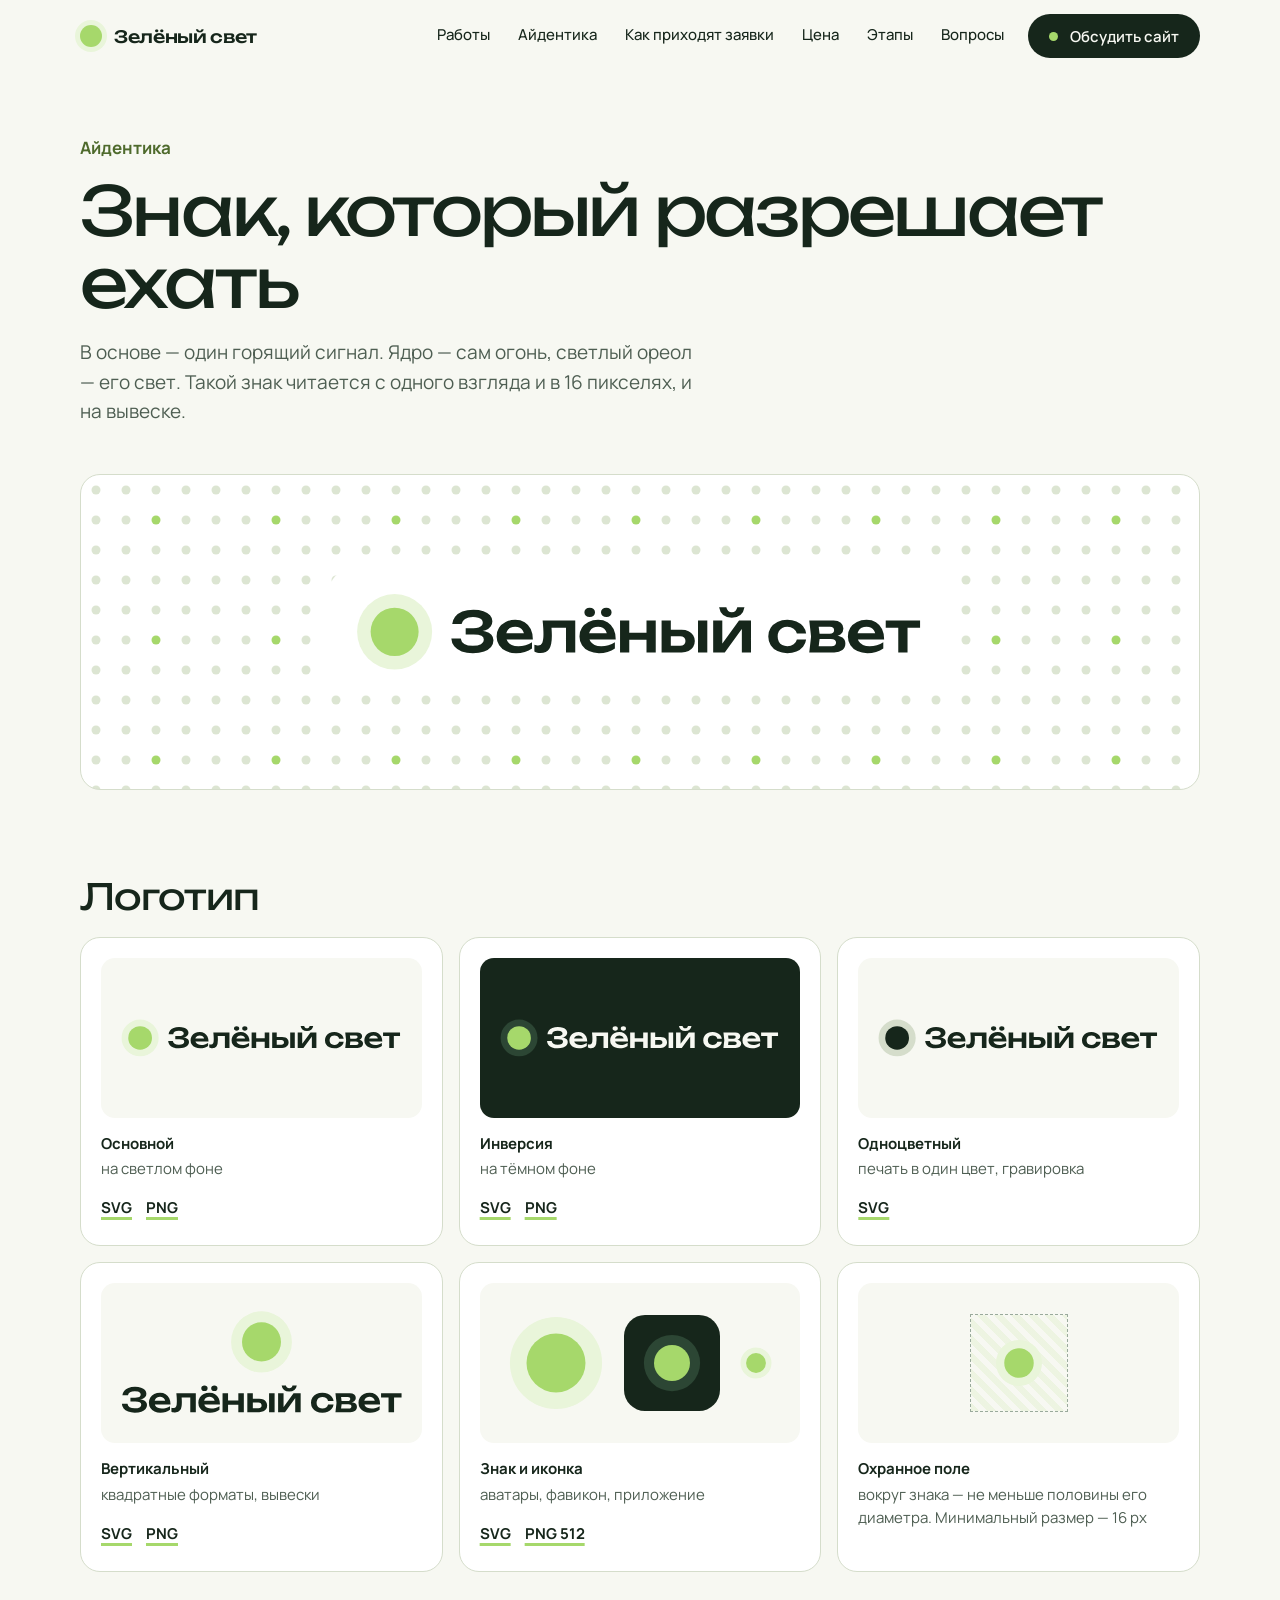
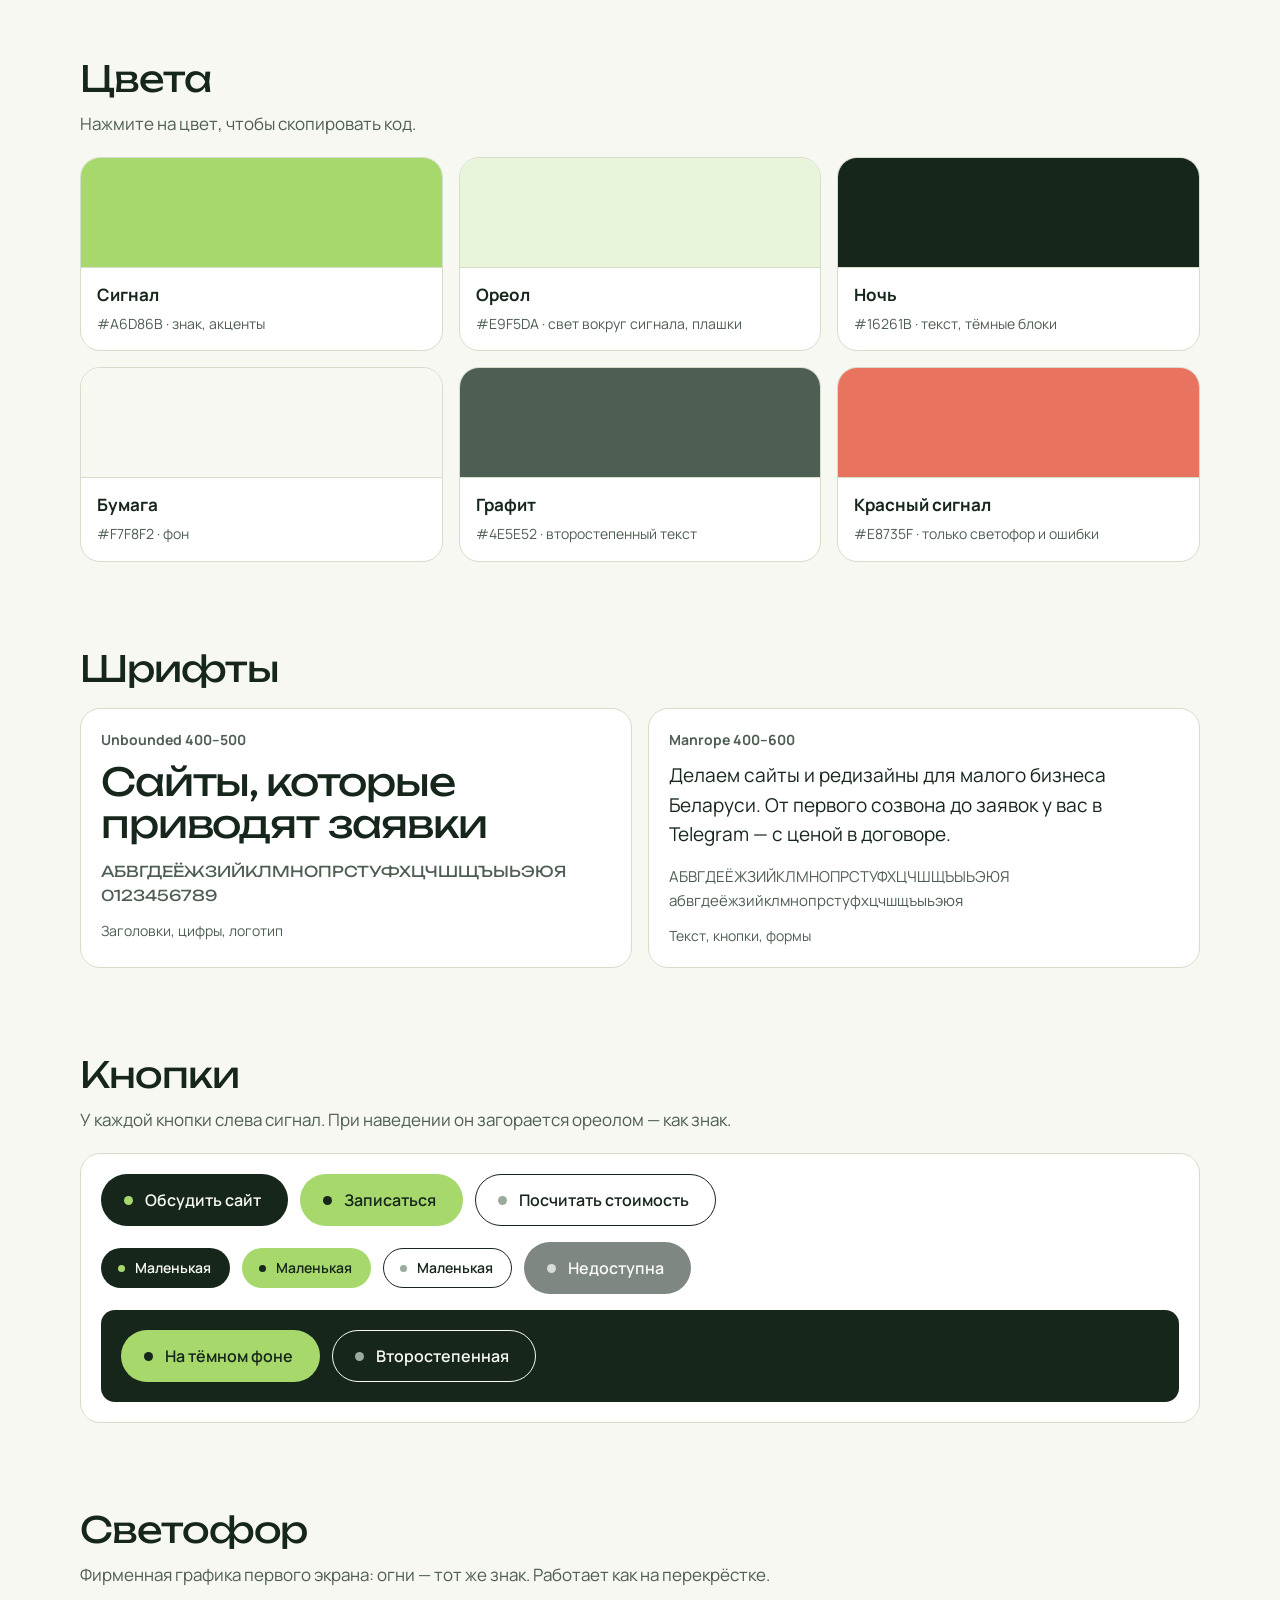
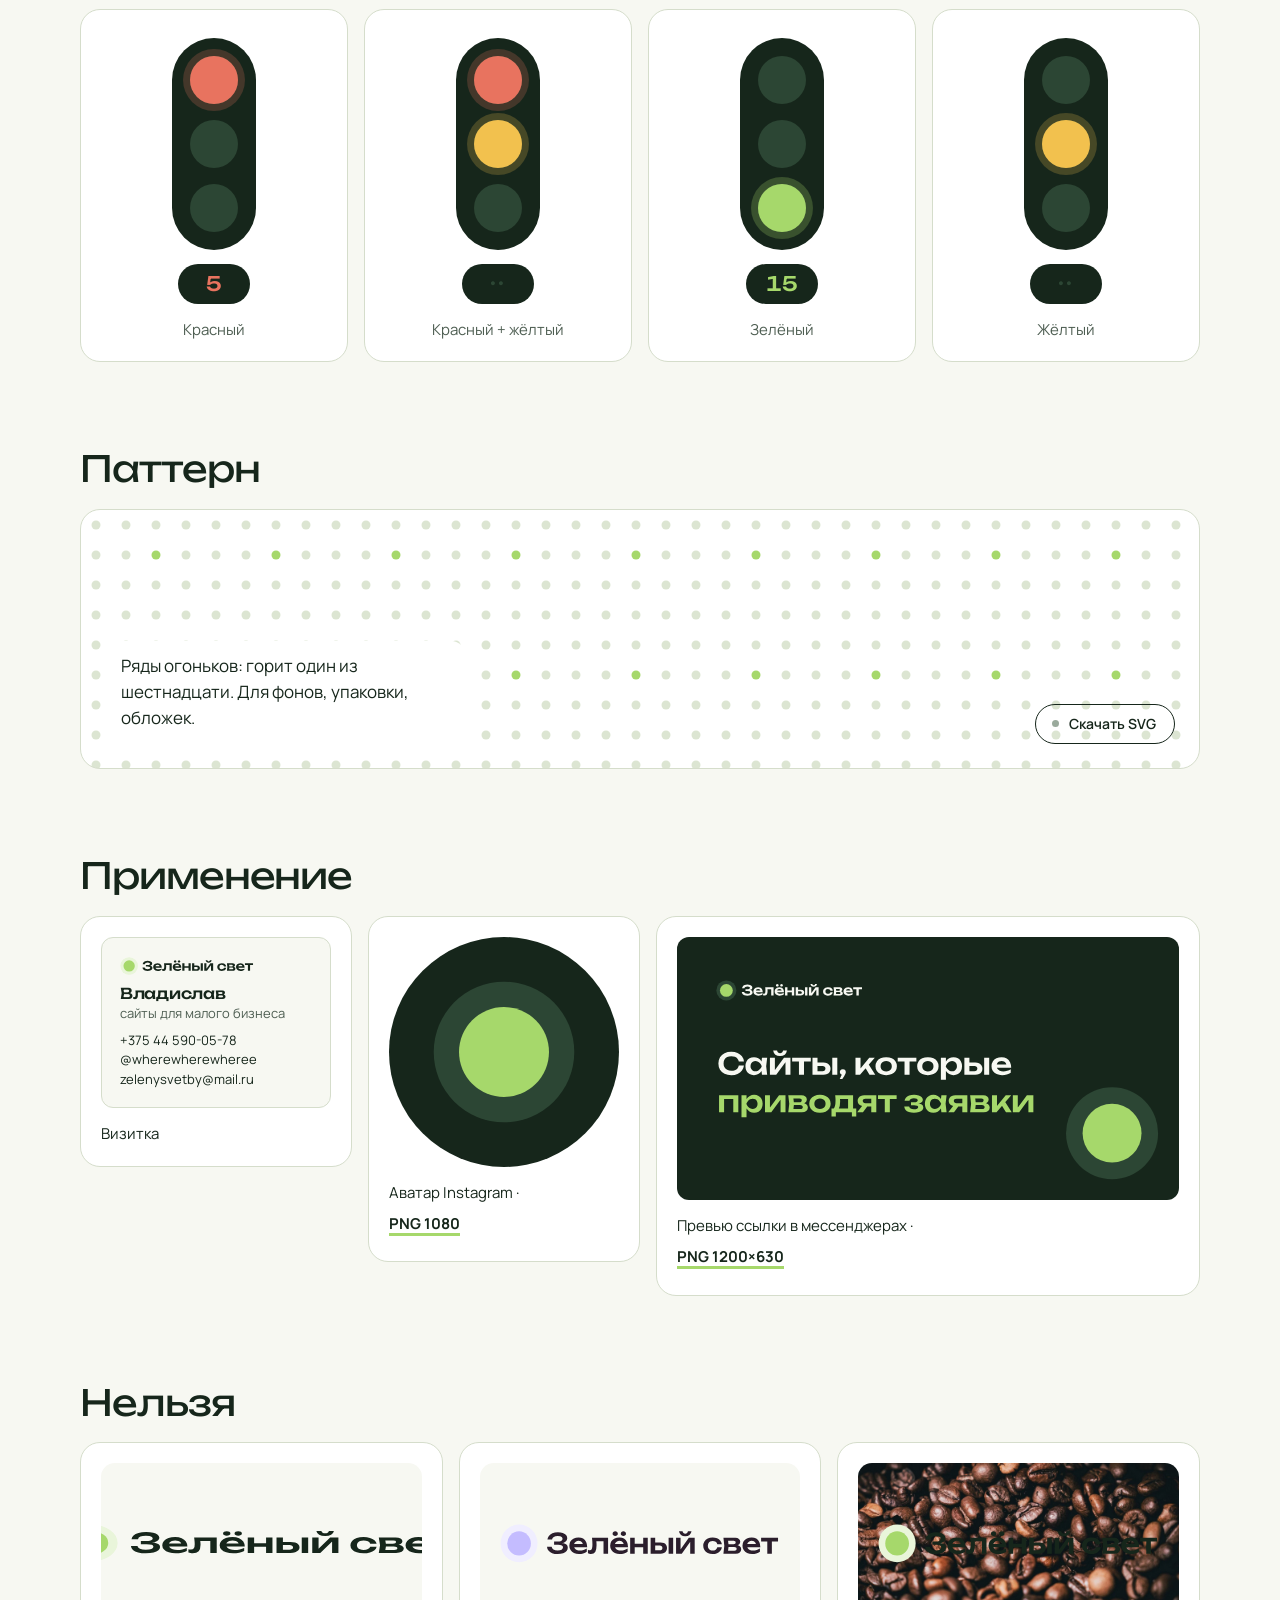
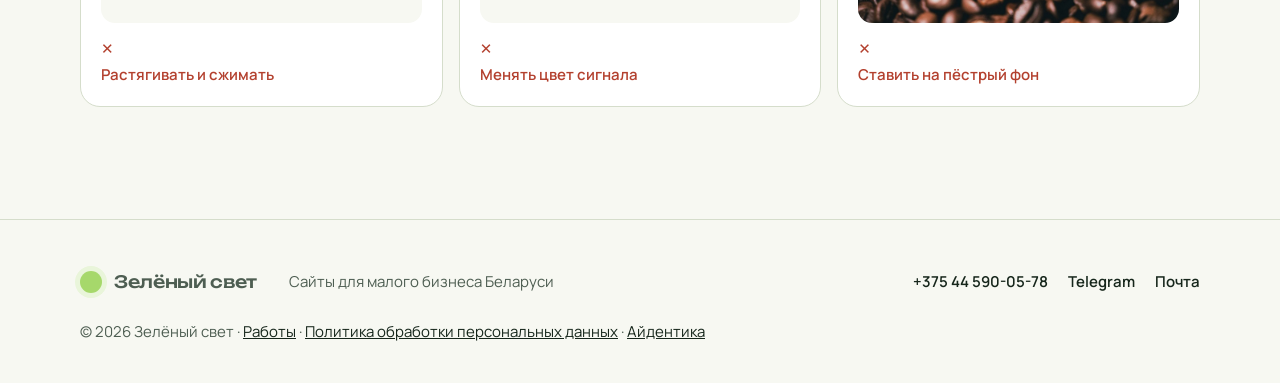
==== commit 4495d0e2: "feat: айдентика как услуга на главной, айдентика для каждого демо-бренда Co-Authored-By: Claude Opus" ====
--- a/brand/index.html
+++ b/brand/index.html
@@ -7,7 +7,7 @@
 <meta name="description" content="Логотип, цвета, шрифты, кнопки и фирменная графика студии «Зелёный свет».">
 <meta name="theme-color" content="#F7F8F2">
 <link rel="icon" href="../img/favicon.svg" type="image/svg+xml">
-<link rel="stylesheet" href="../css/style.css?v=7">
+<link rel="stylesheet" href="../css/style.css?v=8">
 <script>document.documentElement.classList.add('js')</script>
 </head>
 <body>
@@ -17,6 +17,7 @@
     <a class="logo" href="../" aria-label="Зелёный свет — на главную"><i></i><b>Зелёный свет</b></a>
     <nav class="nav" aria-label="Разделы">
       <a href="../works/">Работы</a>
+      <a href="../#identity">Айдентика</a>
       <a href="../#demo">Как приходят заявки</a>
       <a href="../#price">Цена</a>
       <a href="../#steps">Этапы</a>
@@ -29,6 +30,7 @@
 <div class="menu" id="menu" hidden>
   <nav class="menu__nav" aria-label="Меню">
     <a href="../works/">Работы</a>
+    <a href="../#identity">Айдентика</a>
     <a href="../#demo">Как приходят заявки</a>
     <a href="../#price">Цена</a>
     <a href="../#steps">Этапы</a>
@@ -118,7 +120,7 @@
   </div>
 </footer>
 
-<script src="../js/main.js?v=5" defer></script>
+<script src="../js/main.js?v=6" defer></script>
 <script>
 document.querySelectorAll('.b-swatch').forEach(b => b.addEventListener('click', async () => {
   try { await navigator.clipboard.writeText(b.dataset.hex); } catch {}
--- a/css/style.css
+++ b/css/style.css
@@ -436,3 +436,20 @@
 }
 .brand h1 { hyphens: manual; }
 .b-stage { overflow: hidden; }
+
+/* ---------- айдентика на главной ---------- */
+.ids { display: grid; grid-template-columns: repeat(4, 1fr); gap: 16px; }
+.id-card { display: grid; gap: 4px; text-decoration: none; }
+.id-card__stage { display: grid; place-items: center; aspect-ratio: 4 / 3; margin-bottom: 12px; padding: 22px; border-radius: var(--r); background: var(--bg); border: 1px solid var(--line); transition: transform .4s ease; }
+.id-card:hover .id-card__stage { transform: translateY(-4px); }
+.id-card__stage img { max-width: 100%; max-height: 56px; width: auto; height: auto; }
+.id-card b { font: 400 19px/1.2 var(--display); letter-spacing: -0.02em; }
+.id-card > span:last-child { color: var(--muted); font-size: 15px; }
+.id-offer { display: grid; grid-template-columns: 1.6fr 1fr; gap: 24px 48px; align-items: center; margin-top: 48px; padding: clamp(22px, 3vw, 32px); border-radius: var(--r); background: var(--white); }
+.id-offer ul { list-style: none; margin: 0; padding: 0; display: grid; grid-template-columns: 1fr 1fr; gap: 14px 28px; }
+.id-offer li { color: var(--muted); font-size: 15px; }
+.id-offer li b { display: block; color: var(--ink); font-size: 16px; }
+.id-offer__cta { display: grid; gap: 14px; justify-items: start; }
+.id-offer__price { font: 400 clamp(30px, 3vw, 40px)/1 var(--display); letter-spacing: -0.03em; }
+@media (max-width: 1023px) { .ids { grid-template-columns: 1fr 1fr; } .id-offer { grid-template-columns: 1fr; } }
+@media (max-width: 720px) { .ids, .id-offer ul { grid-template-columns: 1fr; } .id-offer__cta .btn { width: 100%; } }
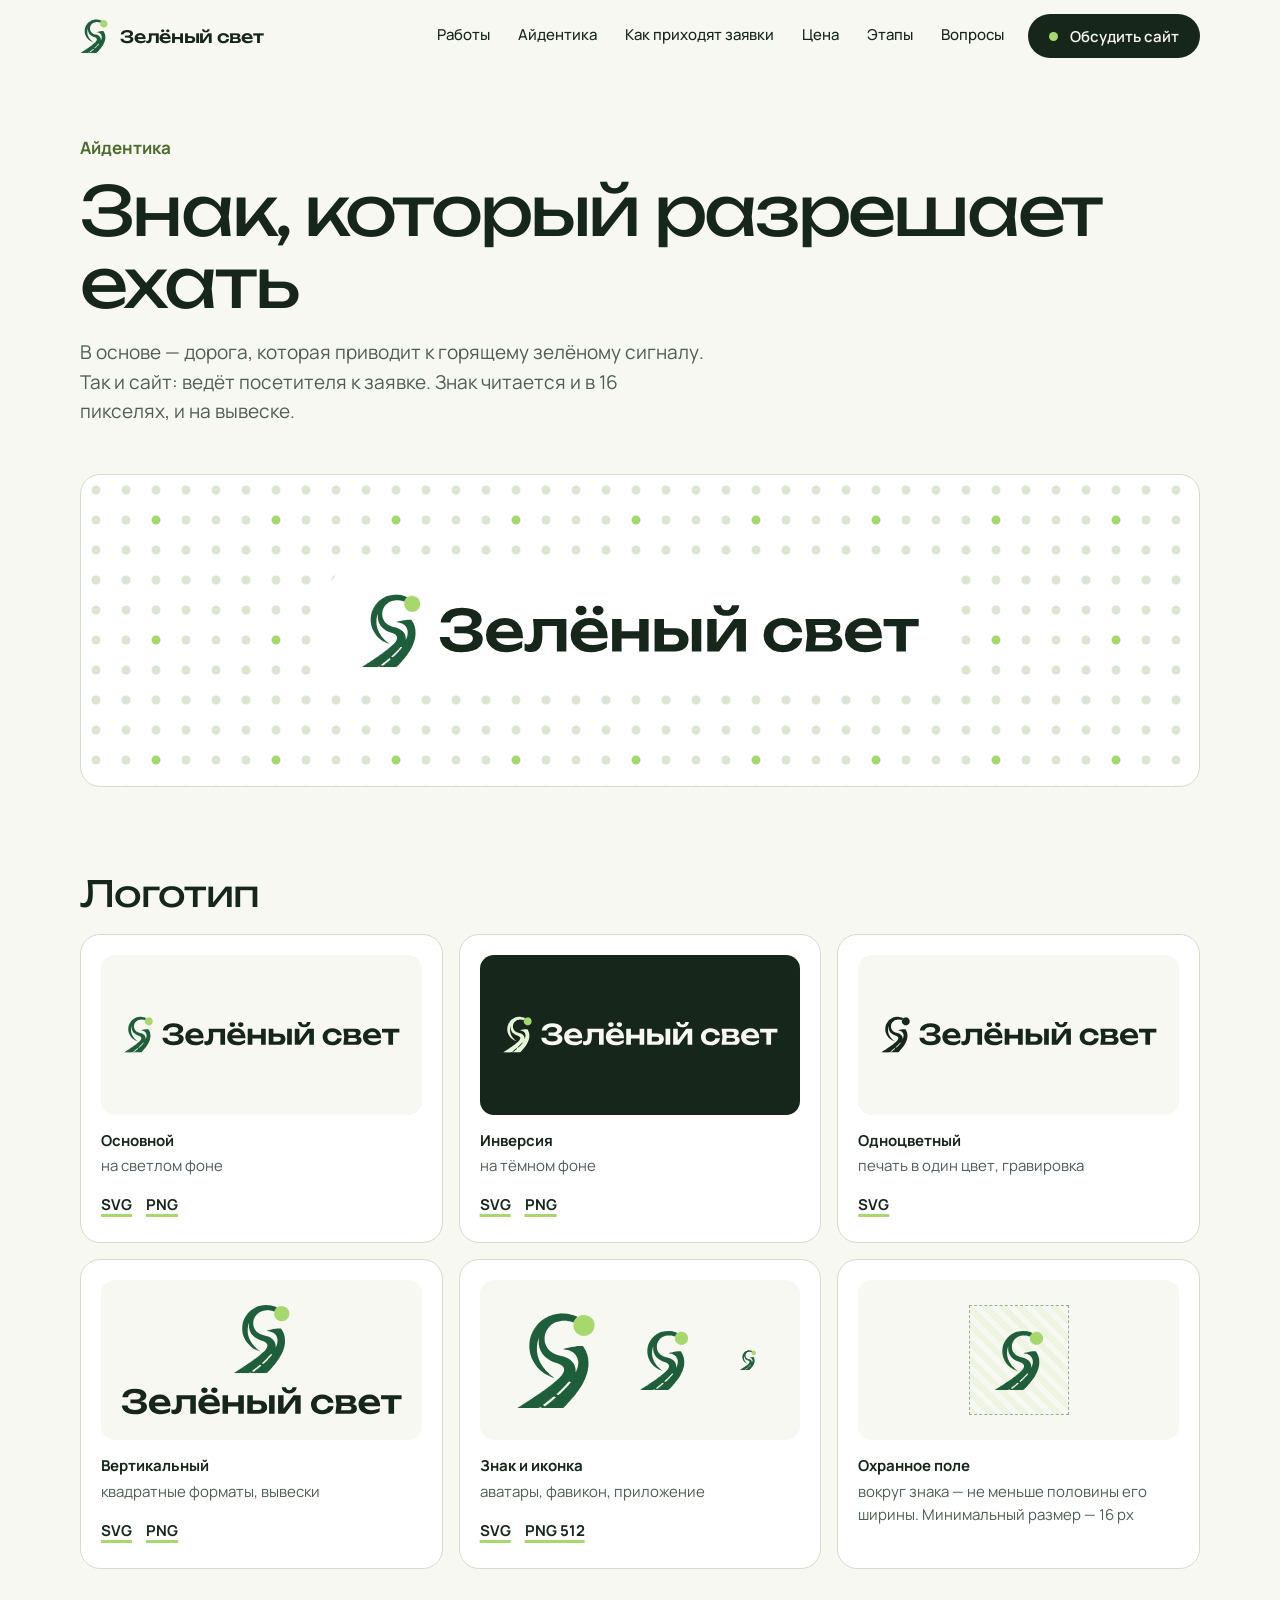
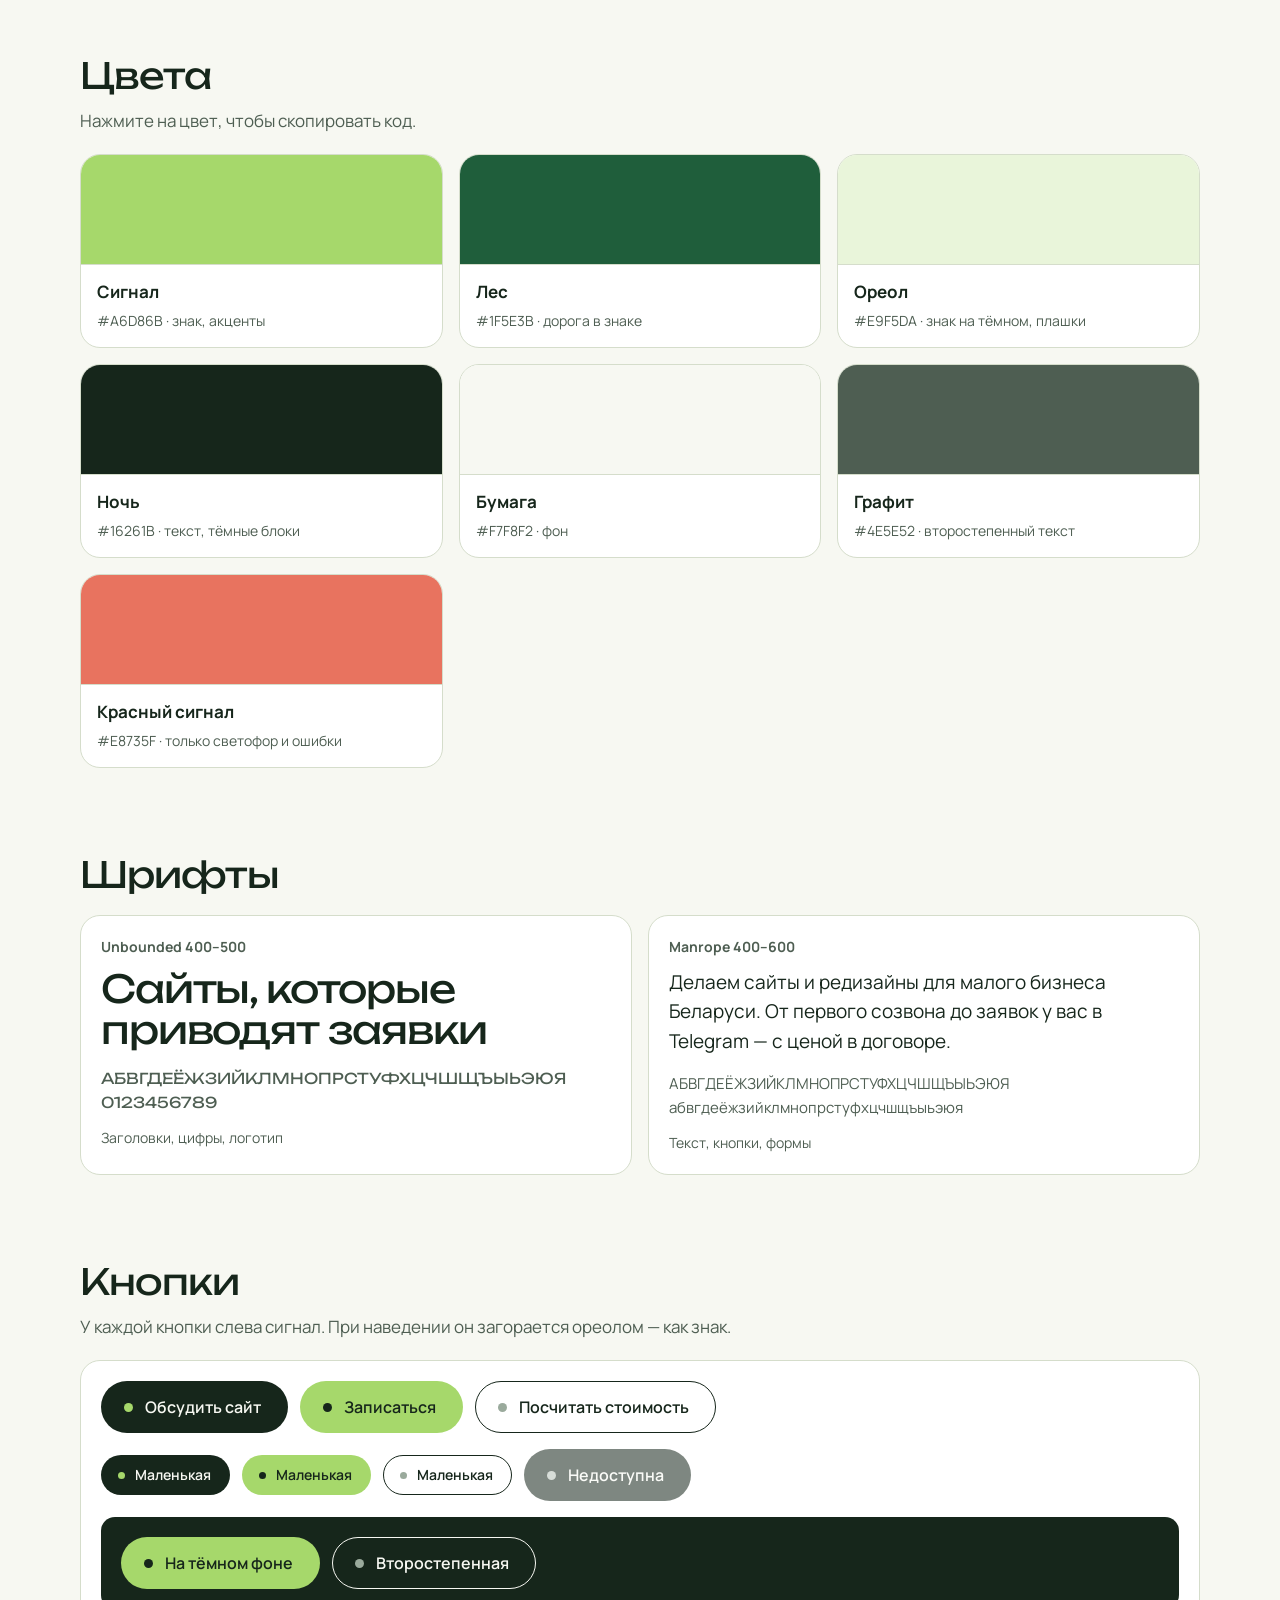
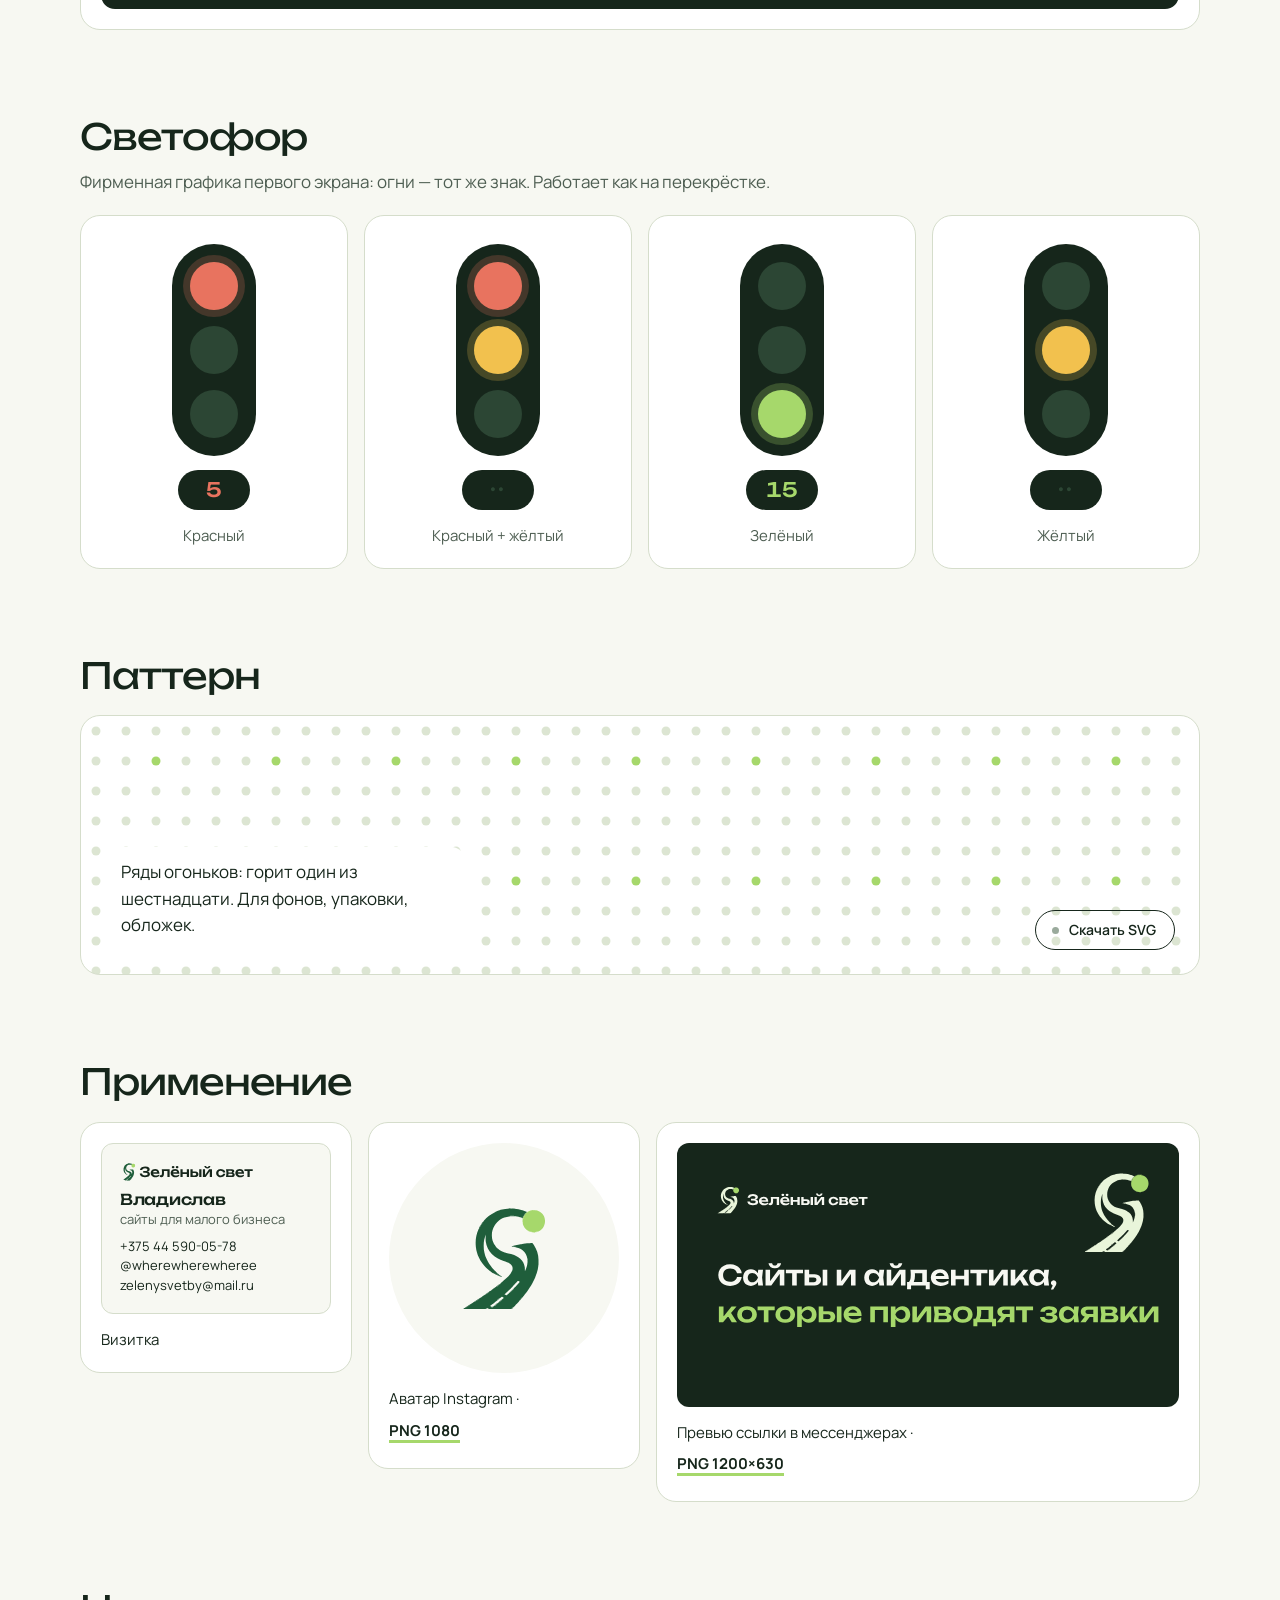
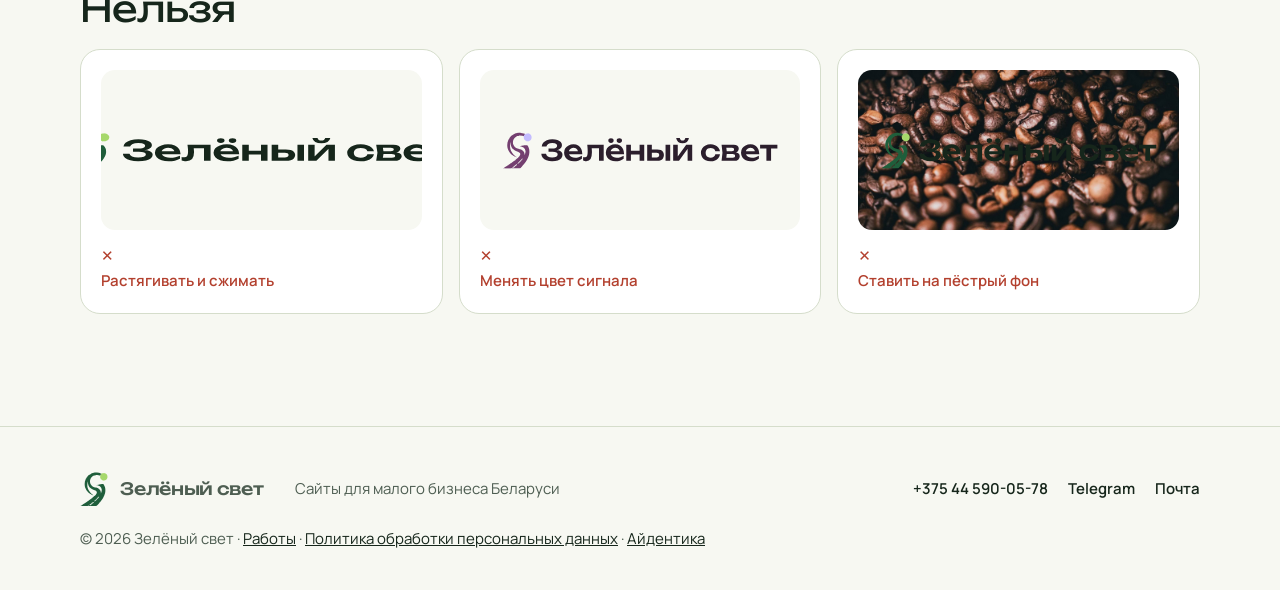
==== commit 707bfeb2: "Сгенерированные знаки вместо рисованных: Зелёный свет, Утро, Чуб, Ключ 13 Знаки сгенерированы Z-Imag" ====
--- a/brand/index.html
+++ b/brand/index.html
@@ -7,14 +7,14 @@
 <meta name="description" content="Логотип, цвета, шрифты, кнопки и фирменная графика студии «Зелёный свет».">
 <meta name="theme-color" content="#F7F8F2">
 <link rel="icon" href="../img/favicon.svg" type="image/svg+xml">
-<link rel="stylesheet" href="../css/style.css?v=8">
+<link rel="stylesheet" href="../css/style.css?v=9">
 <script>document.documentElement.classList.add('js')</script>
 </head>
 <body>
 <a class="skip" href="#main">Перейти к содержимому</a>
 <header class="header" id="header">
   <div class="wrap header__in">
-    <a class="logo" href="../" aria-label="Зелёный свет — на главную"><i></i><b>Зелёный свет</b></a>
+    <a class="logo" href="../" aria-label="Зелёный свет — на главную"><img src="../img/brand/mark.svg" alt="" width="27" height="34"><b>Зелёный свет</b></a>
     <nav class="nav" aria-label="Разделы">
       <a href="../works/">Работы</a>
       <a href="../#identity">Айдентика</a>
@@ -44,7 +44,7 @@
   <div class="wrap">
     <p class="brand__kicker">Айдентика</p>
     <h1>Знак, который разрешает ехать</h1>
-    <p class="page__lead">В основе — один горящий сигнал. Ядро — сам огонь, светлый ореол — его свет. Такой знак читается с одного взгляда и в 16 пикселях, и на вывеске.</p>
+    <p class="page__lead">В основе — дорога, которая приводит к горящему зелёному сигналу. Так и сайт: ведёт посетителя к заявке. Знак читается и в 16 пикселях, и на вывеске.</p>
 
     <div class="b-hero"><img src="../img/brand/logo.svg" alt="Логотип «Зелёный свет»" width="820" height="155"></div>
 
@@ -55,14 +55,15 @@
       <figure class="b-card"><div class="b-stage"><img src="../img/brand/logo-mono.svg" alt="Одноцветный логотип"></div><figcaption><b>Одноцветный</b><span>печать в один цвет, гравировка</span><span class="b-dl"><a href="../img/brand/logo-mono.svg" download>SVG</a></span></figcaption></figure>
       <figure class="b-card"><div class="b-stage"><img src="../img/brand/logo-stacked.svg" alt="Вертикальный логотип" style="max-height:150px"></div><figcaption><b>Вертикальный</b><span>квадратные форматы, вывески</span><span class="b-dl"><a href="../img/brand/logo-stacked.svg" download>SVG</a><a href="../img/brand/logo-stacked.png" download>PNG</a></span></figcaption></figure>
       <figure class="b-card"><div class="b-stage b-stage--row"><img src="../img/brand/mark.svg" alt="Знак" style="height:96px"><img src="../img/brand/app-icon.svg" alt="Иконка" style="height:96px"><img src="../img/brand/favicon.svg" alt="Фавикон" style="height:32px"></div><figcaption><b>Знак и иконка</b><span>аватары, фавикон, приложение</span><span class="b-dl"><a href="../img/brand/mark.svg" download>SVG</a><a href="../img/brand/app-icon.png" download>PNG 512</a></span></figcaption></figure>
-      <figure class="b-card"><div class="b-stage b-stage--space"><span class="b-space"><img src="../img/brand/mark.svg" alt=""></span></div><figcaption><b>Охранное поле</b><span>вокруг знака — не меньше половины его диаметра. Минимальный размер — 16 px</span></figcaption></figure>
+      <figure class="b-card"><div class="b-stage b-stage--space"><span class="b-space"><img src="../img/brand/mark.svg" alt=""></span></div><figcaption><b>Охранное поле</b><span>вокруг знака — не меньше половины его ширины. Минимальный размер — 16 px</span></figcaption></figure>
     </div>
 
     <h2 class="b-h">Цвета</h2>
     <p class="b-note">Нажмите на цвет, чтобы скопировать код.</p>
     <div class="b-grid b-grid--colors">
       <button class="b-swatch" style="--c:#A6D86B" data-hex="#A6D86B"><i></i><b>Сигнал</b><span>#A6D86B · знак, акценты</span></button>
-      <button class="b-swatch" style="--c:#E9F5DA" data-hex="#E9F5DA"><i></i><b>Ореол</b><span>#E9F5DA · свет вокруг сигнала, плашки</span></button>
+      <button class="b-swatch" style="--c:#1F5E3B" data-hex="#1F5E3B"><i></i><b>Лес</b><span>#1F5E3B · дорога в знаке</span></button>
+      <button class="b-swatch" style="--c:#E9F5DA" data-hex="#E9F5DA"><i></i><b>Ореол</b><span>#E9F5DA · знак на тёмном, плашки</span></button>
       <button class="b-swatch" style="--c:#16261B" data-hex="#16261B"><i></i><b>Ночь</b><span>#16261B · текст, тёмные блоки</span></button>
       <button class="b-swatch" style="--c:#F7F8F2" data-hex="#F7F8F2"><i></i><b>Бумага</b><span>#F7F8F2 · фон</span></button>
       <button class="b-swatch" style="--c:#4E5E52" data-hex="#4E5E52"><i></i><b>Графит</b><span>#4E5E52 · второстепенный текст</span></button>
@@ -113,7 +114,7 @@
 </main>
 <footer class="footer">
   <div class="wrap footer__in">
-    <a class="logo" href="../"><i></i><b>Зелёный свет</b></a>
+    <a class="logo" href="../"><img src="../img/brand/mark.svg" alt="" width="27" height="34"><b>Зелёный свет</b></a>
     <p>Сайты для малого бизнеса Беларуси</p>
     <p class="footer__links"><a href="tel:+375445900578">+375 44 590-05-78</a><a href="https://t.me/wherewherewheree">Telegram</a><a href="mailto:zelenysvetby@mail.ru">Почта</a></p>
     <p class="footer__copy">© 2026 Зелёный свет · <a href="../works/">Работы</a> · <a href="../privacy.html">Политика обработки персональных данных</a> · <a href="../brand/">Айдентика</a></p>
--- a/css/style.css
+++ b/css/style.css
@@ -55,7 +55,7 @@
 
 /* ---------- logo ---------- */
 .logo { display: inline-flex; align-items: center; gap: 12px; min-height: 44px; text-decoration: none; }
-.logo i { width: 22px; height: 22px; border-radius: 50%; background: var(--lime); box-shadow: 0 0 0 5px var(--pale); }
+.logo img { height: 34px; width: auto; }
 .logo b { font: 500 17px/1 var(--display); letter-spacing: -0.02em; }
 
 /* ---------- header: фон появляется при скролле, чтобы текст не налезал на кнопки ---------- */
@@ -392,7 +392,7 @@
 .b-stage--row { display: flex; align-items: center; justify-content: center; gap: 20px; }
 .b-stage--row img { max-height: none; }
 .b-space { display: grid; padding: 24px; outline: 1px dashed #9AAA9C; background: repeating-linear-gradient(45deg, rgba(166, 216, 107, .12) 0 6px, transparent 6px 12px); }
-.b-space img { width: 48px; height: 48px; max-height: none; }
+.b-space img { width: auto; height: 60px; max-height: none; }
 .b-stage--busy { background: url(../demo/kofe/img/beans-closeup.jpg) center / cover; }
 .b-swatch { display: grid; gap: 4px; padding: 0 0 16px; border: 1px solid var(--line); border-radius: var(--r); background: var(--white); text-align: left; font: inherit; color: inherit; cursor: pointer; overflow: hidden; }
 .b-swatch i { display: block; height: 110px; background: var(--c); border-bottom: 1px solid var(--line); margin-bottom: 10px; }
